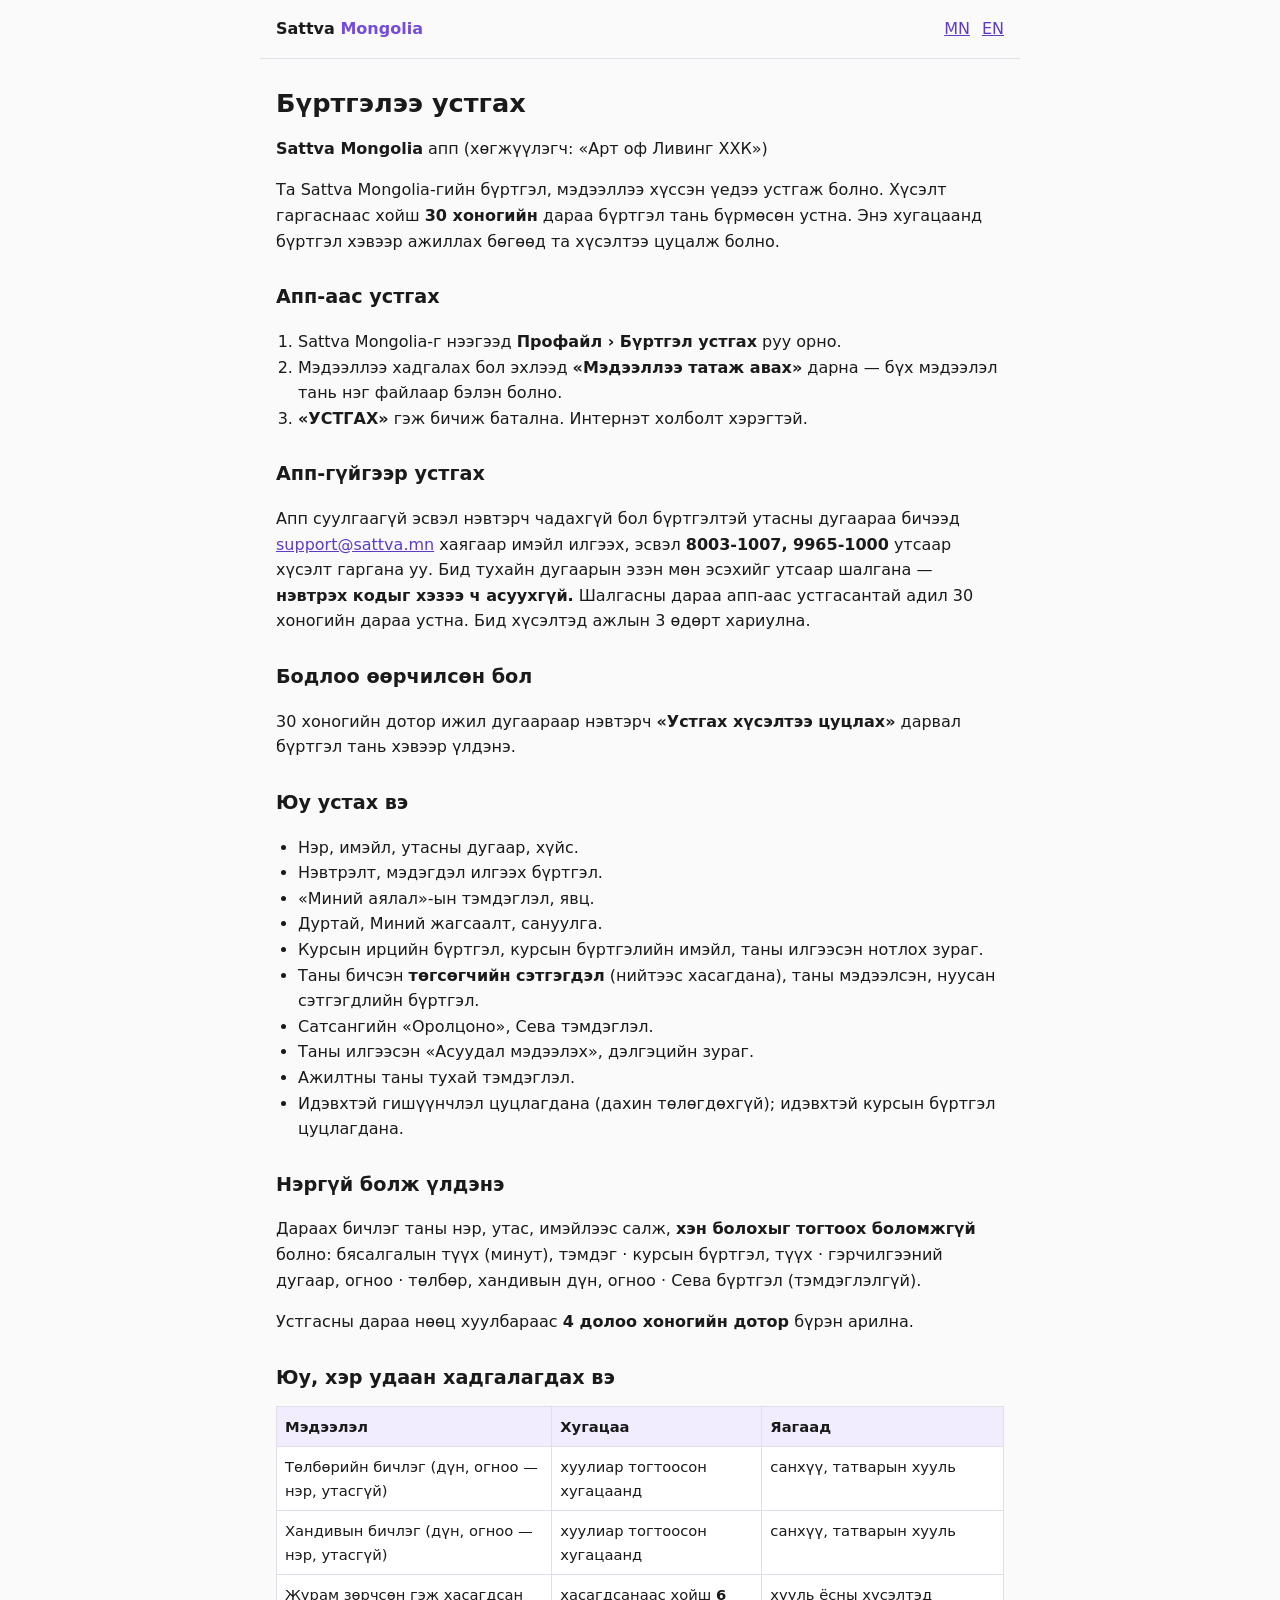
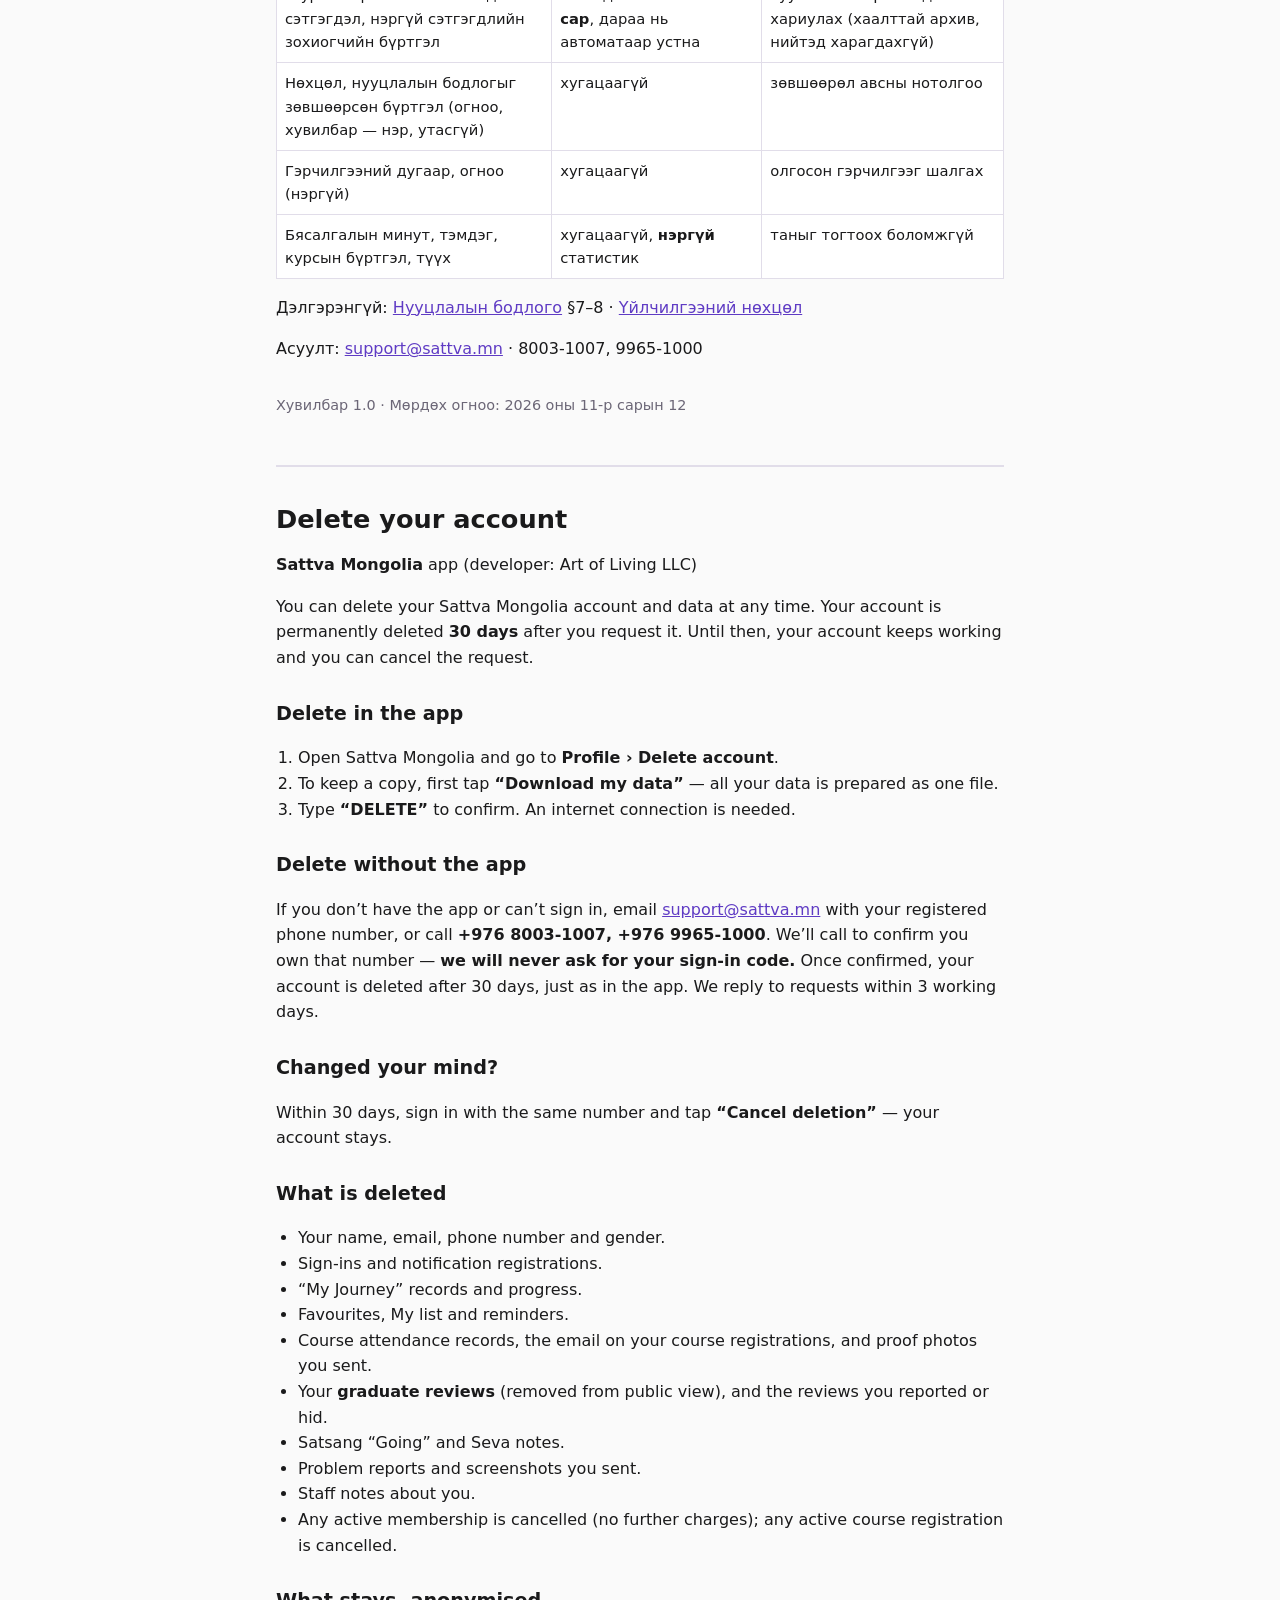
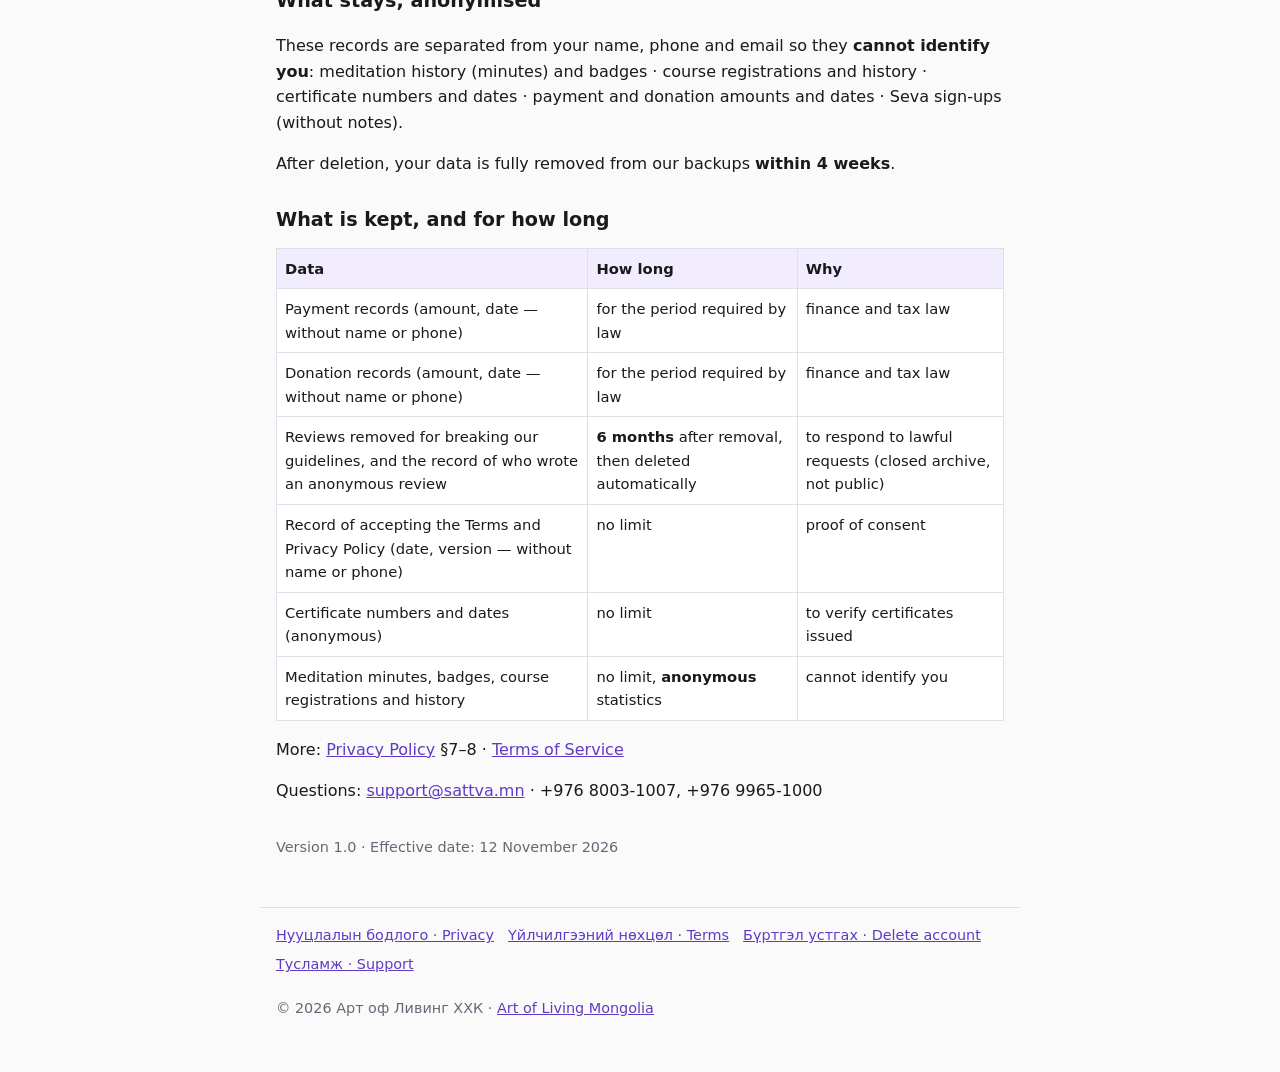
==== delete-account/index.html @ 4b6feee0 "sattva.mn хууль / тусламж хуудас v1.0 (Сүрэн С396, ec9fd976d) Co-Authored-By: Claude Opus 5.5 <norep" ====
<!doctype html>
<html lang="mn">
<head>
<meta charset="utf-8">
<meta name="viewport" content="width=device-width, initial-scale=1">
<title>Бүртгэлээ устгах · Delete your account — Sattva Mongolia</title>
<meta name="description" content="Sattva Mongolia бүртгэл, мэдээллээ устгах / Delete your Sattva Mongolia account">
<meta name="color-scheme" content="light dark">
<style>
:root{--bg:#FAFAFA;--surface:#FFFFFF;--ink:#1A1A1B;--ink2:#6B6676;--line:#E1DDE9;--primary:#764CDB;--link:#5F3BC4;--soft:#F2ECFF;--warn:#A34A08;--warnbg:#FFF1E6}
@media (prefers-color-scheme:dark){:root{--bg:#141119;--surface:#1E1A26;--ink:#F4F1FA;--ink2:#B4ADC4;--line:#3A3448;--primary:#A98BF5;--link:#C0A9FA;--soft:#2A2240;--warn:#F5A95C;--warnbg:#3A2A1A}}
*{box-sizing:border-box}
html{-webkit-text-size-adjust:100%}
body{margin:0;background:var(--bg);color:var(--ink);font:16px/1.6 system-ui,-apple-system,"Segoe UI",Roboto,Arial,sans-serif}
header,main,footer{max-width:760px;margin:0 auto;padding:0 16px}
header{display:flex;justify-content:space-between;align-items:center;padding-top:16px;padding-bottom:16px;border-bottom:1px solid var(--line)}
.brand{font-weight:700;color:var(--ink);text-decoration:none}
.brand span{color:var(--primary)}
nav.lang a{margin-left:12px}
a{color:var(--link)}
h1{font-size:1.6rem;line-height:1.3;margin:28px 0 8px}
h2{font-size:1.2rem;margin:28px 0 8px}
h3{font-size:1.05rem;margin:20px 0 6px}
.meta{color:var(--ink2);font-size:.9rem}
.ver{margin-top:32px}
.lang-block+.lang-block{margin-top:48px;padding-top:8px;border-top:2px solid var(--line)}
.tw{overflow-x:auto;margin:12px 0}
table{border-collapse:collapse;width:100%;min-width:480px;background:var(--surface);font-size:.92rem}
th,td{border:1px solid var(--line);padding:8px;text-align:left;vertical-align:top}
th{background:var(--soft)}
mark.tbd{background:var(--warnbg);color:var(--warn);border-radius:4px;padding:0 3px;font-size:.92em}
ul,ol{padding-left:22px}
footer{margin-top:48px;padding-top:16px;padding-bottom:32px;border-top:1px solid var(--line);color:var(--ink2);font-size:.9rem}
footer a{margin-right:14px;display:inline-block;margin-bottom:6px}
</style>
<script>
if(/[?&]lang=en\b/.test(location.search)&&!location.hash){document.documentElement.lang="en";addEventListener("DOMContentLoaded",function(){var e=document.getElementById("en");if(e)e.scrollIntoView();});}
</script>
</head>
<body>
<header><a class="brand" href="/">Sattva <span>Mongolia</span></a><nav class="lang"><a href="#mn">MN</a><a href="#en">EN</a></nav></header>
<main>
<section class="lang-block" id="mn" lang="mn">
<h1>Бүртгэлээ устгах</h1>
<p><strong>Sattva Mongolia</strong> апп (хөгжүүлэгч: «Арт оф Ливинг ХХК»)</p>
<p>Та Sattva Mongolia-гийн бүртгэл, мэдээллээ хүссэн үедээ устгаж болно. Хүсэлт гаргаснаас хойш <strong>30 хоногийн</strong> дараа бүртгэл тань бүрмөсөн устна. Энэ хугацаанд бүртгэл хэвээр ажиллах бөгөөд та хүсэлтээ цуцалж болно.</p>
<h2>Апп-аас устгах</h2>
<ol><li>Sattva Mongolia-г нээгээд <strong>Профайл › Бүртгэл устгах</strong> руу орно.</li><li>Мэдээллээ хадгалах бол эхлээд <strong>«Мэдээллээ татаж авах»</strong> дарна — бүх мэдээлэл тань нэг файлаар бэлэн болно.</li><li><strong>«УСТГАХ»</strong> гэж бичиж батална. Интернэт холболт хэрэгтэй.</li></ol>
<h2>Апп-гүйгээр устгах</h2>
<p>Апп суулгаагүй эсвэл нэвтэрч чадахгүй бол бүртгэлтэй утасны дугаараа бичээд <a href="mailto:support@sattva.mn">support@sattva.mn</a> хаягаар имэйл илгээх, эсвэл <strong>8003-1007, 9965-1000</strong> утсаар хүсэлт гаргана уу. Бид тухайн дугаарын эзэн мөн эсэхийг утсаар шалгана — <strong>нэвтрэх кодыг хэзээ ч асуухгүй.</strong> Шалгасны дараа апп-аас устгасантай адил 30 хоногийн дараа устна. Бид хүсэлтэд ажлын 3 өдөрт хариулна.</p>
<h2>Бодлоо өөрчилсөн бол</h2>
<p>30 хоногийн дотор ижил дугаараар нэвтэрч <strong>«Устгах хүсэлтээ цуцлах»</strong> дарвал бүртгэл тань хэвээр үлдэнэ.</p>
<h2>Юу устах вэ</h2>
<ul><li>Нэр, имэйл, утасны дугаар, хүйс.</li><li>Нэвтрэлт, мэдэгдэл илгээх бүртгэл.</li><li>«Миний аялал»-ын тэмдэглэл, явц.</li><li>Дуртай, Миний жагсаалт, сануулга.</li><li>Курсын ирцийн бүртгэл, курсын бүртгэлийн имэйл, таны илгээсэн нотлох зураг.</li><li>Таны бичсэн <strong>төгсөгчийн сэтгэгдэл</strong> (нийтээс хасагдана), таны мэдээлсэн, нуусан сэтгэгдлийн бүртгэл.</li><li>Сатсангийн «Оролцоно», Сева тэмдэглэл.</li><li>Таны илгээсэн «Асуудал мэдээлэх», дэлгэцийн зураг.</li><li>Ажилтны таны тухай тэмдэглэл.</li><li>Идэвхтэй гишүүнчлэл цуцлагдана (дахин төлөгдөхгүй); идэвхтэй курсын бүртгэл цуцлагдана.</li></ul>
<h2>Нэргүй болж үлдэнэ</h2>
<p>Дараах бичлэг таны нэр, утас, имэйлээс салж, <strong>хэн болохыг тогтоох боломжгүй</strong> болно: бясалгалын түүх (минут), тэмдэг · курсын бүртгэл, түүх · гэрчилгээний дугаар, огноо · төлбөр, хандивын дүн, огноо · Сева бүртгэл (тэмдэглэлгүй).</p>
<p>Устгасны дараа нөөц хуулбараас <strong>4 долоо хоногийн дотор</strong> бүрэн арилна.</p>
<h2>Юу, хэр удаан хадгалагдах вэ</h2>
<div class="tw"><table><thead><tr><th>Мэдээлэл</th><th>Хугацаа</th><th>Яагаад</th></tr></thead><tbody><tr><td>Төлбөрийн бичлэг (дүн, огноо — нэр, утасгүй)</td><td>хуулиар тогтоосон хугацаанд</td><td>санхүү, татварын хууль</td></tr><tr><td>Хандивын бичлэг (дүн, огноо — нэр, утасгүй)</td><td>хуулиар тогтоосон хугацаанд</td><td>санхүү, татварын хууль</td></tr><tr><td>Журам зөрчсөн гэж хасагдсан сэтгэгдэл, нэргүй сэтгэгдлийн зохиогчийн бүртгэл</td><td>хасагдсанаас хойш <strong>6 сар</strong>, дараа нь автоматаар устна</td><td>хууль ёсны хүсэлтэд хариулах (хаалттай архив, нийтэд харагдахгүй)</td></tr><tr><td>Нөхцөл, нууцлалын бодлогыг зөвшөөрсөн бүртгэл (огноо, хувилбар — нэр, утасгүй)</td><td>хугацаагүй</td><td>зөвшөөрөл авсны нотолгоо</td></tr><tr><td>Гэрчилгээний дугаар, огноо (нэргүй)</td><td>хугацаагүй</td><td>олгосон гэрчилгээг шалгах</td></tr><tr><td>Бясалгалын минут, тэмдэг, курсын бүртгэл, түүх</td><td>хугацаагүй, <strong>нэргүй</strong> статистик</td><td>таныг тогтоох боломжгүй</td></tr></tbody></table></div>
<p>Дэлгэрэнгүй: <a href="/privacy">Нууцлалын бодлого</a> §7–8 · <a href="/terms">Үйлчилгээний нөхцөл</a></p>
<p>Асуулт: <a href="mailto:support@sattva.mn">support@sattva.mn</a> · 8003-1007, 9965-1000</p><p class="meta ver">Хувилбар 1.0 · Мөрдөх огноо: 2026 оны 11-р сарын 12</p>
</section>
<section class="lang-block" id="en" lang="en">
<h1>Delete your account</h1>
<p><strong>Sattva Mongolia</strong> app (developer: Art of Living LLC)</p>
<p>You can delete your Sattva Mongolia account and data at any time. Your account is permanently deleted <strong>30 days</strong> after you request it. Until then, your account keeps working and you can cancel the request.</p>
<h2>Delete in the app</h2>
<ol><li>Open Sattva Mongolia and go to <strong>Profile › Delete account</strong>.</li><li>To keep a copy, first tap <strong>“Download my data”</strong> — all your data is prepared as one file.</li><li>Type <strong>“DELETE”</strong> to confirm. An internet connection is needed.</li></ol>
<h2>Delete without the app</h2>
<p>If you don’t have the app or can’t sign in, email <a href="mailto:support@sattva.mn">support@sattva.mn</a> with your registered phone number, or call <strong>+976 8003-1007, +976 9965-1000</strong>. We’ll call to confirm you own that number — <strong>we will never ask for your sign-in code.</strong> Once confirmed, your account is deleted after 30 days, just as in the app. We reply to requests within 3 working days.</p>
<h2>Changed your mind?</h2>
<p>Within 30 days, sign in with the same number and tap <strong>“Cancel deletion”</strong> — your account stays.</p>
<h2>What is deleted</h2>
<ul><li>Your name, email, phone number and gender.</li><li>Sign-ins and notification registrations.</li><li>“My Journey” records and progress.</li><li>Favourites, My list and reminders.</li><li>Course attendance records, the email on your course registrations, and proof photos you sent.</li><li>Your <strong>graduate reviews</strong> (removed from public view), and the reviews you reported or hid.</li><li>Satsang “Going” and Seva notes.</li><li>Problem reports and screenshots you sent.</li><li>Staff notes about you.</li><li>Any active membership is cancelled (no further charges); any active course registration is cancelled.</li></ul>
<h2>What stays, anonymised</h2>
<p>These records are separated from your name, phone and email so they <strong>cannot identify you</strong>: meditation history (minutes) and badges · course registrations and history · certificate numbers and dates · payment and donation amounts and dates · Seva sign-ups (without notes).</p>
<p>After deletion, your data is fully removed from our backups <strong>within 4 weeks</strong>.</p>
<h2>What is kept, and for how long</h2>
<div class="tw"><table><thead><tr><th>Data</th><th>How long</th><th>Why</th></tr></thead><tbody><tr><td>Payment records (amount, date — without name or phone)</td><td>for the period required by law</td><td>finance and tax law</td></tr><tr><td>Donation records (amount, date — without name or phone)</td><td>for the period required by law</td><td>finance and tax law</td></tr><tr><td>Reviews removed for breaking our guidelines, and the record of who wrote an anonymous review</td><td><strong>6 months</strong> after removal, then deleted automatically</td><td>to respond to lawful requests (closed archive, not public)</td></tr><tr><td>Record of accepting the Terms and Privacy Policy (date, version — without name or phone)</td><td>no limit</td><td>proof of consent</td></tr><tr><td>Certificate numbers and dates (anonymous)</td><td>no limit</td><td>to verify certificates issued</td></tr><tr><td>Meditation minutes, badges, course registrations and history</td><td>no limit, <strong>anonymous</strong> statistics</td><td>cannot identify you</td></tr></tbody></table></div>
<p>More: <a href="/privacy">Privacy Policy</a> §7–8 · <a href="/terms">Terms of Service</a></p>
<p>Questions: <a href="mailto:support@sattva.mn">support@sattva.mn</a> · +976 8003-1007, +976 9965-1000</p><p class="meta ver">Version 1.0 · Effective date: 12 November 2026</p>
</section>
</main>
<footer><a href="/privacy">Нууцлалын бодлого · Privacy</a><a href="/terms">Үйлчилгээний нөхцөл · Terms</a><a href="/delete-account">Бүртгэл устгах · Delete account</a><a href="/support">Тусламж · Support</a><p>© 2026 Арт оф Ливинг ХХК · <a href="https://www.artofliving.org/mn-mn">Art of Living Mongolia</a></p></footer>
</body>
</html>
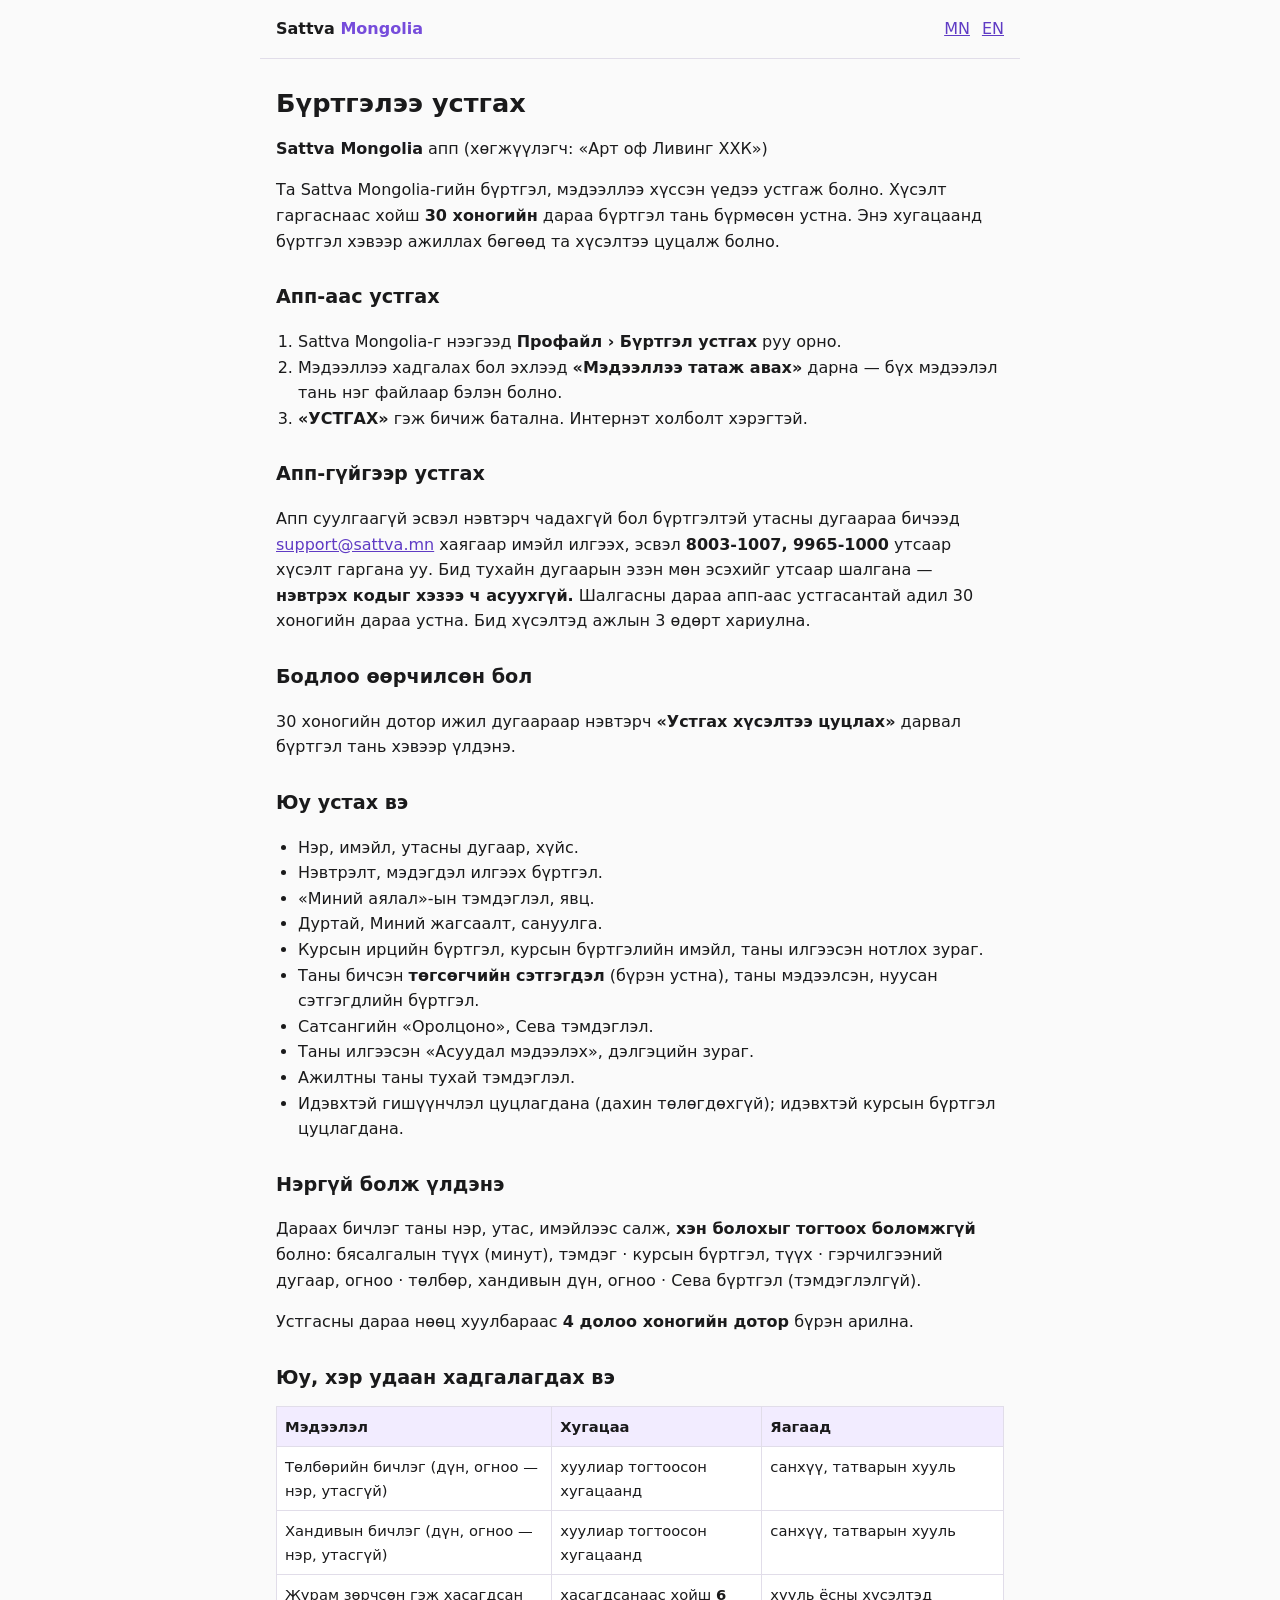
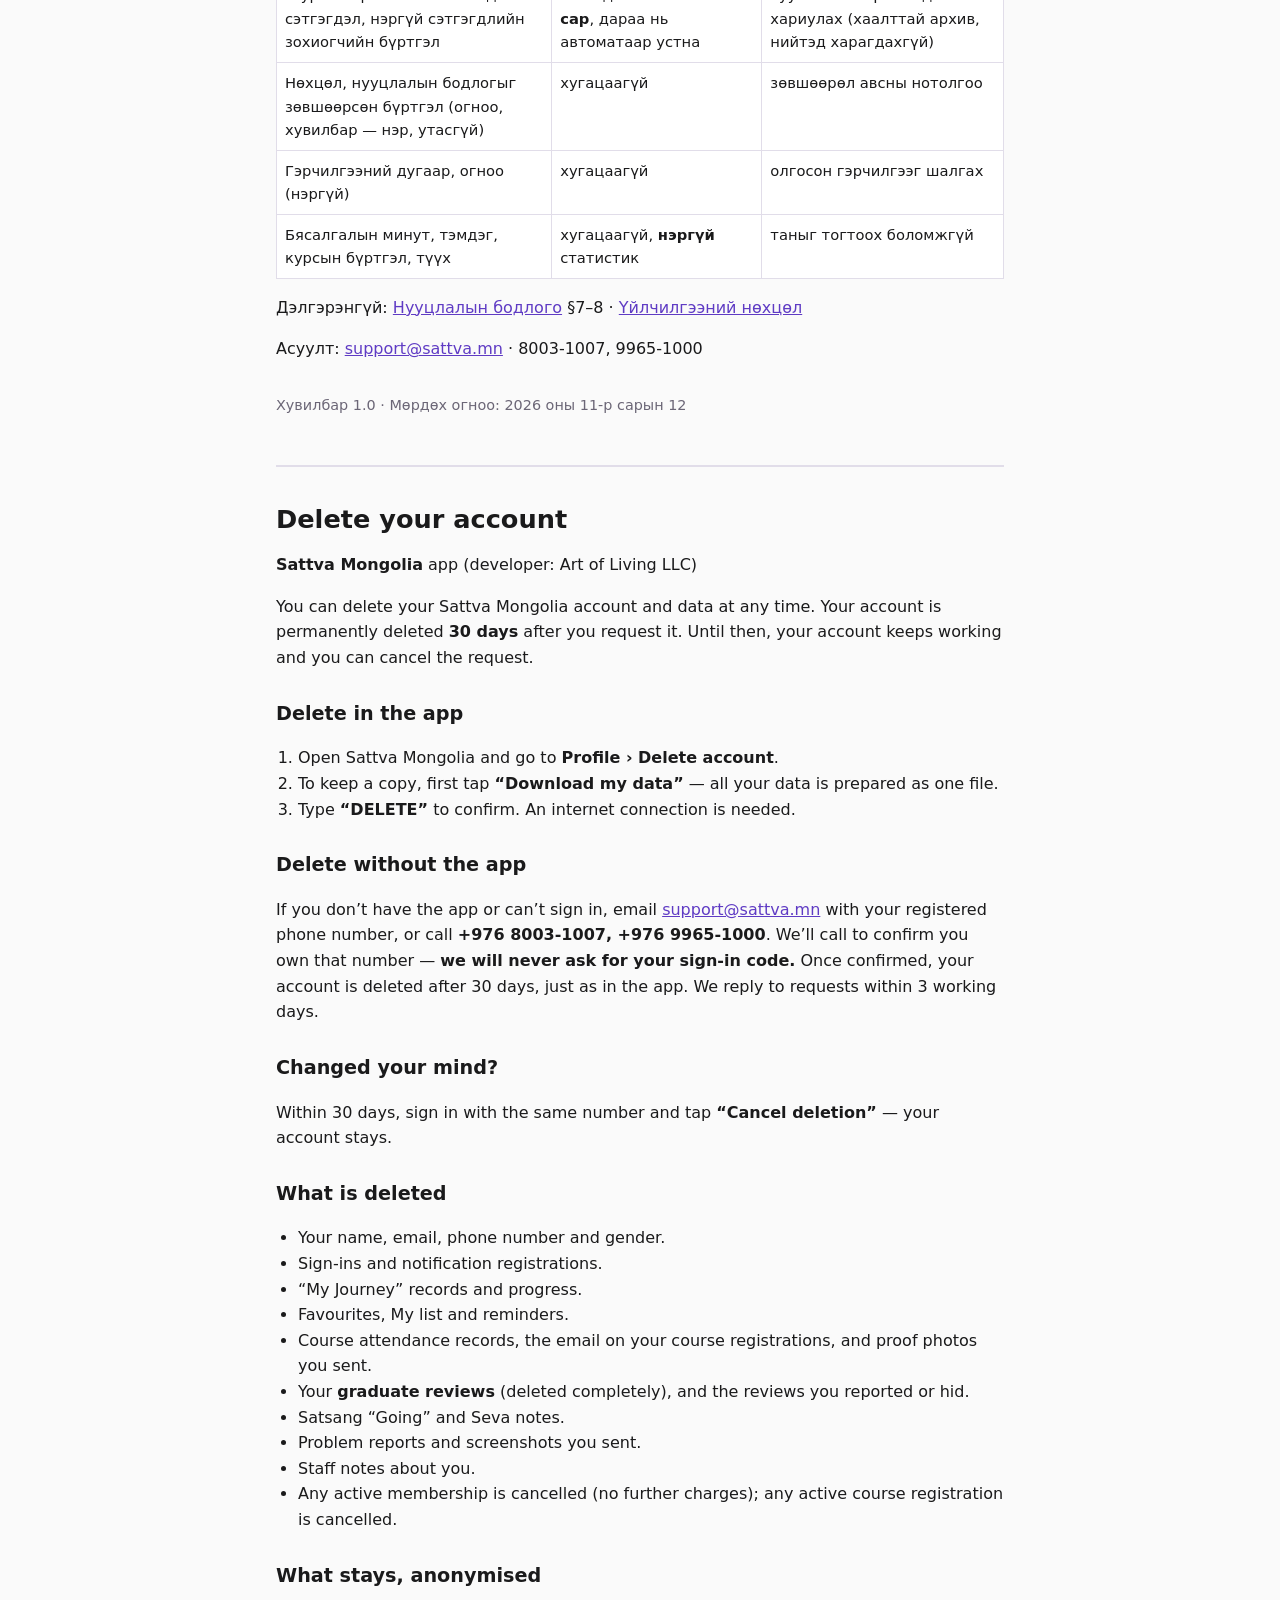
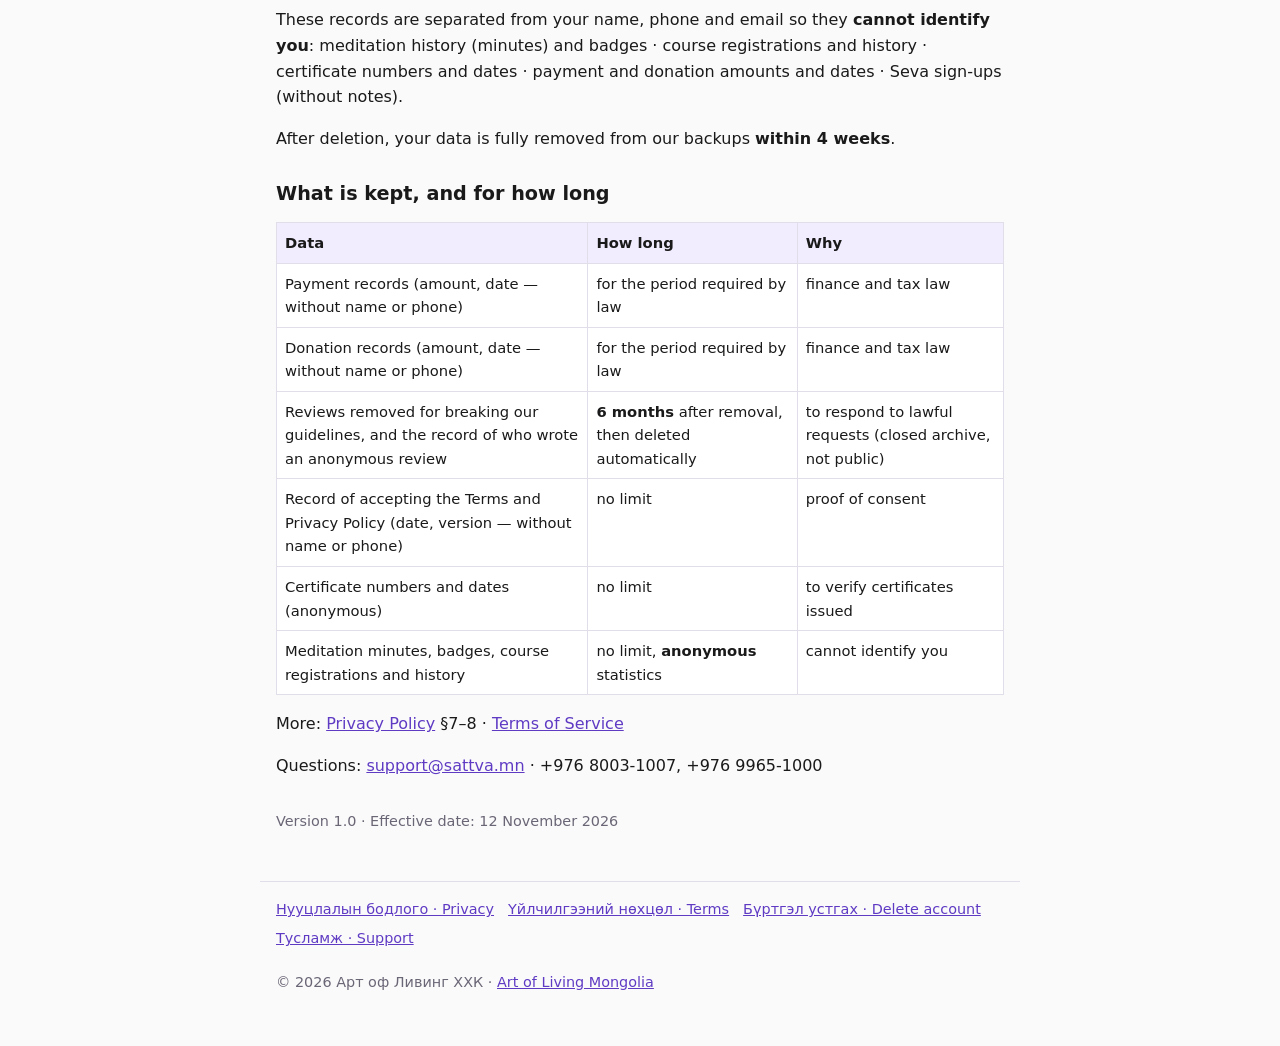
==== commit ff1fe8a4: "Хууль хуудас: §8 курсын сэтгэгдэл устах (Сүрэн С400) Co-Authored-By: Claude Opus 5.5 <noreply@anthro" ====
--- a/delete-account/index.html
+++ b/delete-account/index.html
@@ -22,6 +22,7 @@
 h2{font-size:1.2rem;margin:28px 0 8px}
 h3{font-size:1.05rem;margin:20px 0 6px}
 .meta{color:var(--ink2);font-size:.9rem}
+.nw{white-space:nowrap}
 .ver{margin-top:32px}
 .lang-block+.lang-block{margin-top:48px;padding-top:8px;border-top:2px solid var(--line)}
 .tw{overflow-x:auto;margin:12px 0}
@@ -47,18 +48,18 @@
 <h2>Апп-аас устгах</h2>
 <ol><li>Sattva Mongolia-г нээгээд <strong>Профайл › Бүртгэл устгах</strong> руу орно.</li><li>Мэдээллээ хадгалах бол эхлээд <strong>«Мэдээллээ татаж авах»</strong> дарна — бүх мэдээлэл тань нэг файлаар бэлэн болно.</li><li><strong>«УСТГАХ»</strong> гэж бичиж батална. Интернэт холболт хэрэгтэй.</li></ol>
 <h2>Апп-гүйгээр устгах</h2>
-<p>Апп суулгаагүй эсвэл нэвтэрч чадахгүй бол бүртгэлтэй утасны дугаараа бичээд <a href="mailto:support@sattva.mn">support@sattva.mn</a> хаягаар имэйл илгээх, эсвэл <strong>8003-1007, 9965-1000</strong> утсаар хүсэлт гаргана уу. Бид тухайн дугаарын эзэн мөн эсэхийг утсаар шалгана — <strong>нэвтрэх кодыг хэзээ ч асуухгүй.</strong> Шалгасны дараа апп-аас устгасантай адил 30 хоногийн дараа устна. Бид хүсэлтэд ажлын 3 өдөрт хариулна.</p>
+<p>Апп суулгаагүй эсвэл нэвтэрч чадахгүй бол бүртгэлтэй утасны дугаараа бичээд <a href="mailto:support@sattva.mn">support@sattva.mn</a> хаягаар имэйл илгээх, эсвэл <strong><span class="nw">8003-1007</span>, <span class="nw">9965-1000</span></strong> утсаар хүсэлт гаргана уу. Бид тухайн дугаарын эзэн мөн эсэхийг утсаар шалгана — <strong>нэвтрэх кодыг хэзээ ч асуухгүй.</strong> Шалгасны дараа апп-аас устгасантай адил 30 хоногийн дараа устна. Бид хүсэлтэд ажлын 3 өдөрт хариулна.</p>
 <h2>Бодлоо өөрчилсөн бол</h2>
 <p>30 хоногийн дотор ижил дугаараар нэвтэрч <strong>«Устгах хүсэлтээ цуцлах»</strong> дарвал бүртгэл тань хэвээр үлдэнэ.</p>
 <h2>Юу устах вэ</h2>
-<ul><li>Нэр, имэйл, утасны дугаар, хүйс.</li><li>Нэвтрэлт, мэдэгдэл илгээх бүртгэл.</li><li>«Миний аялал»-ын тэмдэглэл, явц.</li><li>Дуртай, Миний жагсаалт, сануулга.</li><li>Курсын ирцийн бүртгэл, курсын бүртгэлийн имэйл, таны илгээсэн нотлох зураг.</li><li>Таны бичсэн <strong>төгсөгчийн сэтгэгдэл</strong> (нийтээс хасагдана), таны мэдээлсэн, нуусан сэтгэгдлийн бүртгэл.</li><li>Сатсангийн «Оролцоно», Сева тэмдэглэл.</li><li>Таны илгээсэн «Асуудал мэдээлэх», дэлгэцийн зураг.</li><li>Ажилтны таны тухай тэмдэглэл.</li><li>Идэвхтэй гишүүнчлэл цуцлагдана (дахин төлөгдөхгүй); идэвхтэй курсын бүртгэл цуцлагдана.</li></ul>
+<ul><li>Нэр, имэйл, утасны дугаар, хүйс.</li><li>Нэвтрэлт, мэдэгдэл илгээх бүртгэл.</li><li>«Миний аялал»-ын тэмдэглэл, явц.</li><li>Дуртай, Миний жагсаалт, сануулга.</li><li>Курсын ирцийн бүртгэл, курсын бүртгэлийн имэйл, таны илгээсэн нотлох зураг.</li><li>Таны бичсэн <strong>төгсөгчийн сэтгэгдэл</strong> (бүрэн устна), таны мэдээлсэн, нуусан сэтгэгдлийн бүртгэл.</li><li>Сатсангийн «Оролцоно», Сева тэмдэглэл.</li><li>Таны илгээсэн «Асуудал мэдээлэх», дэлгэцийн зураг.</li><li>Ажилтны таны тухай тэмдэглэл.</li><li>Идэвхтэй гишүүнчлэл цуцлагдана (дахин төлөгдөхгүй); идэвхтэй курсын бүртгэл цуцлагдана.</li></ul>
 <h2>Нэргүй болж үлдэнэ</h2>
 <p>Дараах бичлэг таны нэр, утас, имэйлээс салж, <strong>хэн болохыг тогтоох боломжгүй</strong> болно: бясалгалын түүх (минут), тэмдэг · курсын бүртгэл, түүх · гэрчилгээний дугаар, огноо · төлбөр, хандивын дүн, огноо · Сева бүртгэл (тэмдэглэлгүй).</p>
 <p>Устгасны дараа нөөц хуулбараас <strong>4 долоо хоногийн дотор</strong> бүрэн арилна.</p>
 <h2>Юу, хэр удаан хадгалагдах вэ</h2>
 <div class="tw"><table><thead><tr><th>Мэдээлэл</th><th>Хугацаа</th><th>Яагаад</th></tr></thead><tbody><tr><td>Төлбөрийн бичлэг (дүн, огноо — нэр, утасгүй)</td><td>хуулиар тогтоосон хугацаанд</td><td>санхүү, татварын хууль</td></tr><tr><td>Хандивын бичлэг (дүн, огноо — нэр, утасгүй)</td><td>хуулиар тогтоосон хугацаанд</td><td>санхүү, татварын хууль</td></tr><tr><td>Журам зөрчсөн гэж хасагдсан сэтгэгдэл, нэргүй сэтгэгдлийн зохиогчийн бүртгэл</td><td>хасагдсанаас хойш <strong>6 сар</strong>, дараа нь автоматаар устна</td><td>хууль ёсны хүсэлтэд хариулах (хаалттай архив, нийтэд харагдахгүй)</td></tr><tr><td>Нөхцөл, нууцлалын бодлогыг зөвшөөрсөн бүртгэл (огноо, хувилбар — нэр, утасгүй)</td><td>хугацаагүй</td><td>зөвшөөрөл авсны нотолгоо</td></tr><tr><td>Гэрчилгээний дугаар, огноо (нэргүй)</td><td>хугацаагүй</td><td>олгосон гэрчилгээг шалгах</td></tr><tr><td>Бясалгалын минут, тэмдэг, курсын бүртгэл, түүх</td><td>хугацаагүй, <strong>нэргүй</strong> статистик</td><td>таныг тогтоох боломжгүй</td></tr></tbody></table></div>
 <p>Дэлгэрэнгүй: <a href="/privacy">Нууцлалын бодлого</a> §7–8 · <a href="/terms">Үйлчилгээний нөхцөл</a></p>
-<p>Асуулт: <a href="mailto:support@sattva.mn">support@sattva.mn</a> · 8003-1007, 9965-1000</p><p class="meta ver">Хувилбар 1.0 · Мөрдөх огноо: 2026 оны 11-р сарын 12</p>
+<p>Асуулт: <a href="mailto:support@sattva.mn">support@sattva.mn</a> · <span class="nw">8003-1007</span>, <span class="nw">9965-1000</span></p><p class="meta ver">Хувилбар 1.0 · Мөрдөх огноо: 2026 оны 11-р сарын 12</p>
 </section>
 <section class="lang-block" id="en" lang="en">
 <h1>Delete your account</h1>
@@ -67,18 +68,18 @@
 <h2>Delete in the app</h2>
 <ol><li>Open Sattva Mongolia and go to <strong>Profile › Delete account</strong>.</li><li>To keep a copy, first tap <strong>“Download my data”</strong> — all your data is prepared as one file.</li><li>Type <strong>“DELETE”</strong> to confirm. An internet connection is needed.</li></ol>
 <h2>Delete without the app</h2>
-<p>If you don’t have the app or can’t sign in, email <a href="mailto:support@sattva.mn">support@sattva.mn</a> with your registered phone number, or call <strong>+976 8003-1007, +976 9965-1000</strong>. We’ll call to confirm you own that number — <strong>we will never ask for your sign-in code.</strong> Once confirmed, your account is deleted after 30 days, just as in the app. We reply to requests within 3 working days.</p>
+<p>If you don’t have the app or can’t sign in, email <a href="mailto:support@sattva.mn">support@sattva.mn</a> with your registered phone number, or call <strong><span class="nw">+976 8003-1007</span>, <span class="nw">+976 9965-1000</span></strong>. We’ll call to confirm you own that number — <strong>we will never ask for your sign-in code.</strong> Once confirmed, your account is deleted after 30 days, just as in the app. We reply to requests within 3 working days.</p>
 <h2>Changed your mind?</h2>
 <p>Within 30 days, sign in with the same number and tap <strong>“Cancel deletion”</strong> — your account stays.</p>
 <h2>What is deleted</h2>
-<ul><li>Your name, email, phone number and gender.</li><li>Sign-ins and notification registrations.</li><li>“My Journey” records and progress.</li><li>Favourites, My list and reminders.</li><li>Course attendance records, the email on your course registrations, and proof photos you sent.</li><li>Your <strong>graduate reviews</strong> (removed from public view), and the reviews you reported or hid.</li><li>Satsang “Going” and Seva notes.</li><li>Problem reports and screenshots you sent.</li><li>Staff notes about you.</li><li>Any active membership is cancelled (no further charges); any active course registration is cancelled.</li></ul>
+<ul><li>Your name, email, phone number and gender.</li><li>Sign-ins and notification registrations.</li><li>“My Journey” records and progress.</li><li>Favourites, My list and reminders.</li><li>Course attendance records, the email on your course registrations, and proof photos you sent.</li><li>Your <strong>graduate reviews</strong> (deleted completely), and the reviews you reported or hid.</li><li>Satsang “Going” and Seva notes.</li><li>Problem reports and screenshots you sent.</li><li>Staff notes about you.</li><li>Any active membership is cancelled (no further charges); any active course registration is cancelled.</li></ul>
 <h2>What stays, anonymised</h2>
 <p>These records are separated from your name, phone and email so they <strong>cannot identify you</strong>: meditation history (minutes) and badges · course registrations and history · certificate numbers and dates · payment and donation amounts and dates · Seva sign-ups (without notes).</p>
 <p>After deletion, your data is fully removed from our backups <strong>within 4 weeks</strong>.</p>
 <h2>What is kept, and for how long</h2>
 <div class="tw"><table><thead><tr><th>Data</th><th>How long</th><th>Why</th></tr></thead><tbody><tr><td>Payment records (amount, date — without name or phone)</td><td>for the period required by law</td><td>finance and tax law</td></tr><tr><td>Donation records (amount, date — without name or phone)</td><td>for the period required by law</td><td>finance and tax law</td></tr><tr><td>Reviews removed for breaking our guidelines, and the record of who wrote an anonymous review</td><td><strong>6 months</strong> after removal, then deleted automatically</td><td>to respond to lawful requests (closed archive, not public)</td></tr><tr><td>Record of accepting the Terms and Privacy Policy (date, version — without name or phone)</td><td>no limit</td><td>proof of consent</td></tr><tr><td>Certificate numbers and dates (anonymous)</td><td>no limit</td><td>to verify certificates issued</td></tr><tr><td>Meditation minutes, badges, course registrations and history</td><td>no limit, <strong>anonymous</strong> statistics</td><td>cannot identify you</td></tr></tbody></table></div>
 <p>More: <a href="/privacy">Privacy Policy</a> §7–8 · <a href="/terms">Terms of Service</a></p>
-<p>Questions: <a href="mailto:support@sattva.mn">support@sattva.mn</a> · +976 8003-1007, +976 9965-1000</p><p class="meta ver">Version 1.0 · Effective date: 12 November 2026</p>
+<p>Questions: <a href="mailto:support@sattva.mn">support@sattva.mn</a> · <span class="nw">+976 8003-1007</span>, <span class="nw">+976 9965-1000</span></p><p class="meta ver">Version 1.0 · Effective date: 12 November 2026</p>
 </section>
 </main>
 <footer><a href="/privacy">Нууцлалын бодлого · Privacy</a><a href="/terms">Үйлчилгээний нөхцөл · Terms</a><a href="/delete-account">Бүртгэл устгах · Delete account</a><a href="/support">Тусламж · Support</a><p>© 2026 Арт оф Ливинг ХХК · <a href="https://www.artofliving.org/mn-mn">Art of Living Mongolia</a></p></footer>
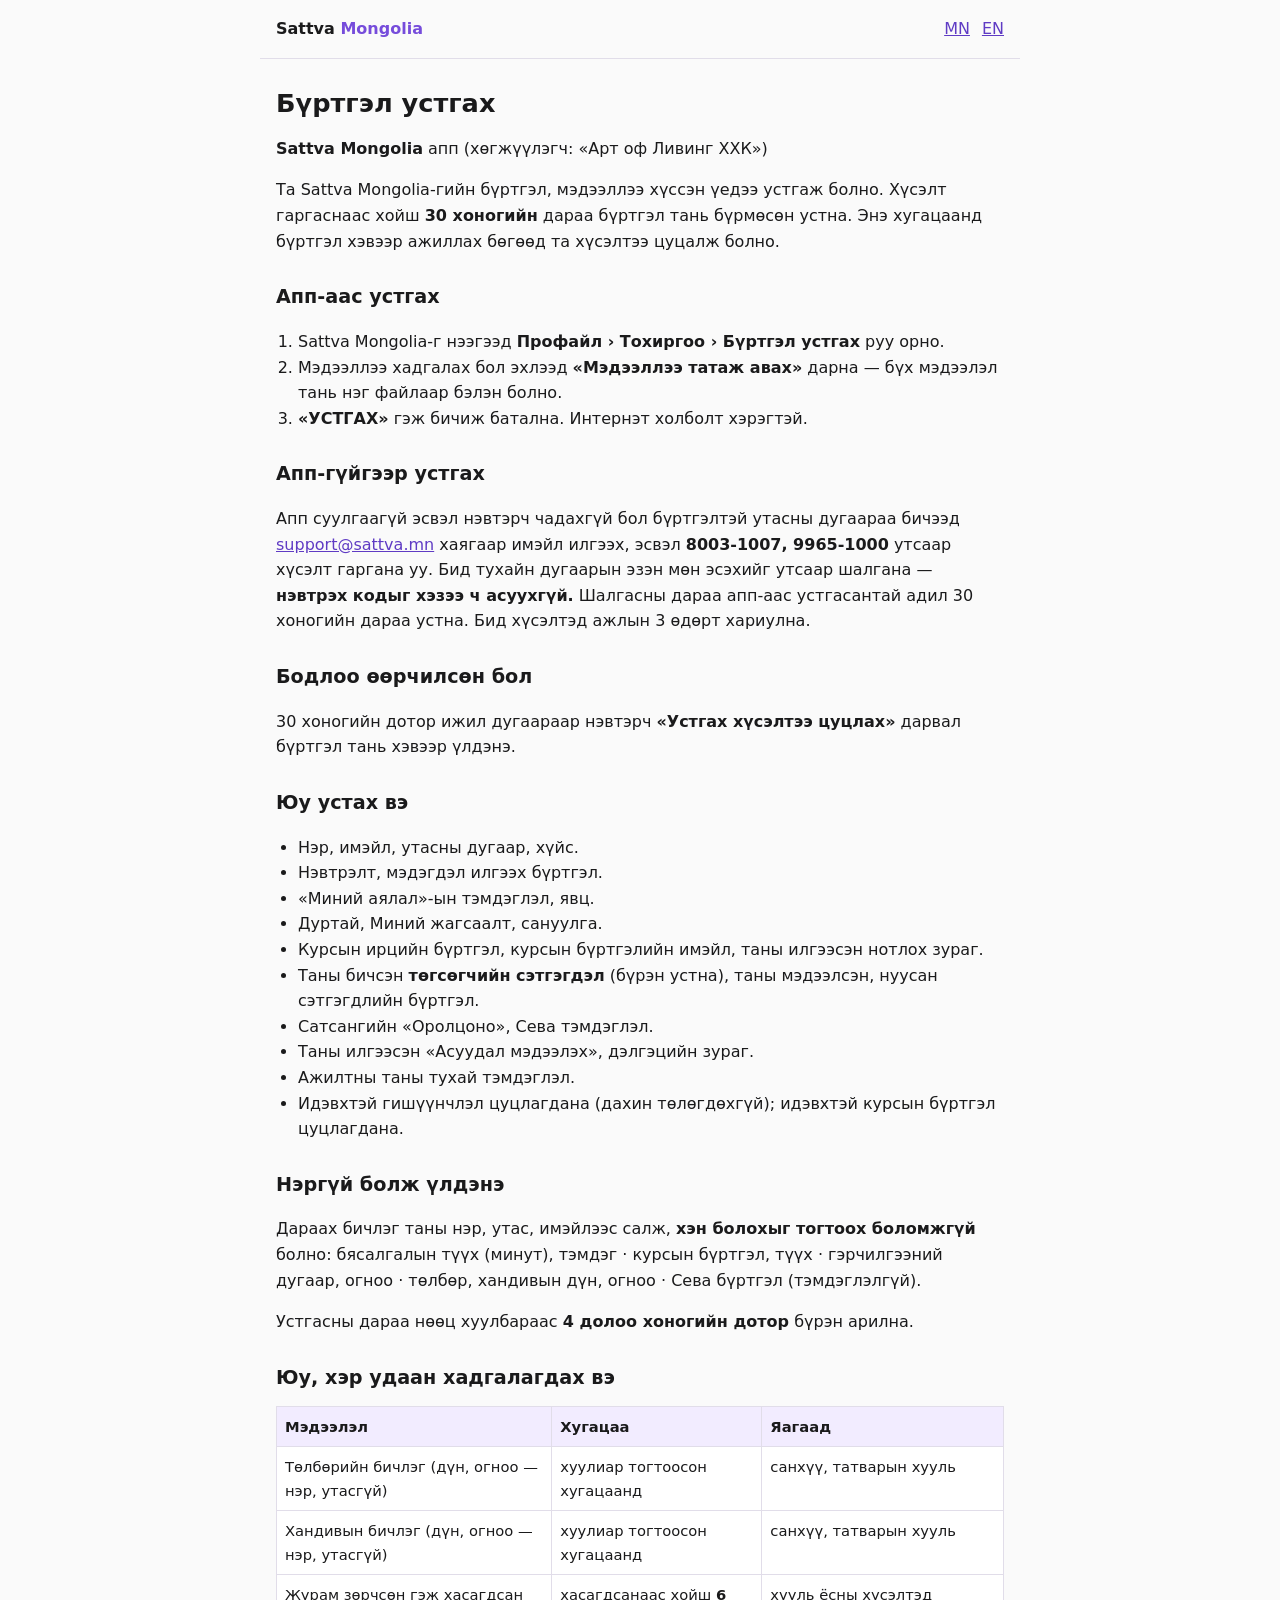
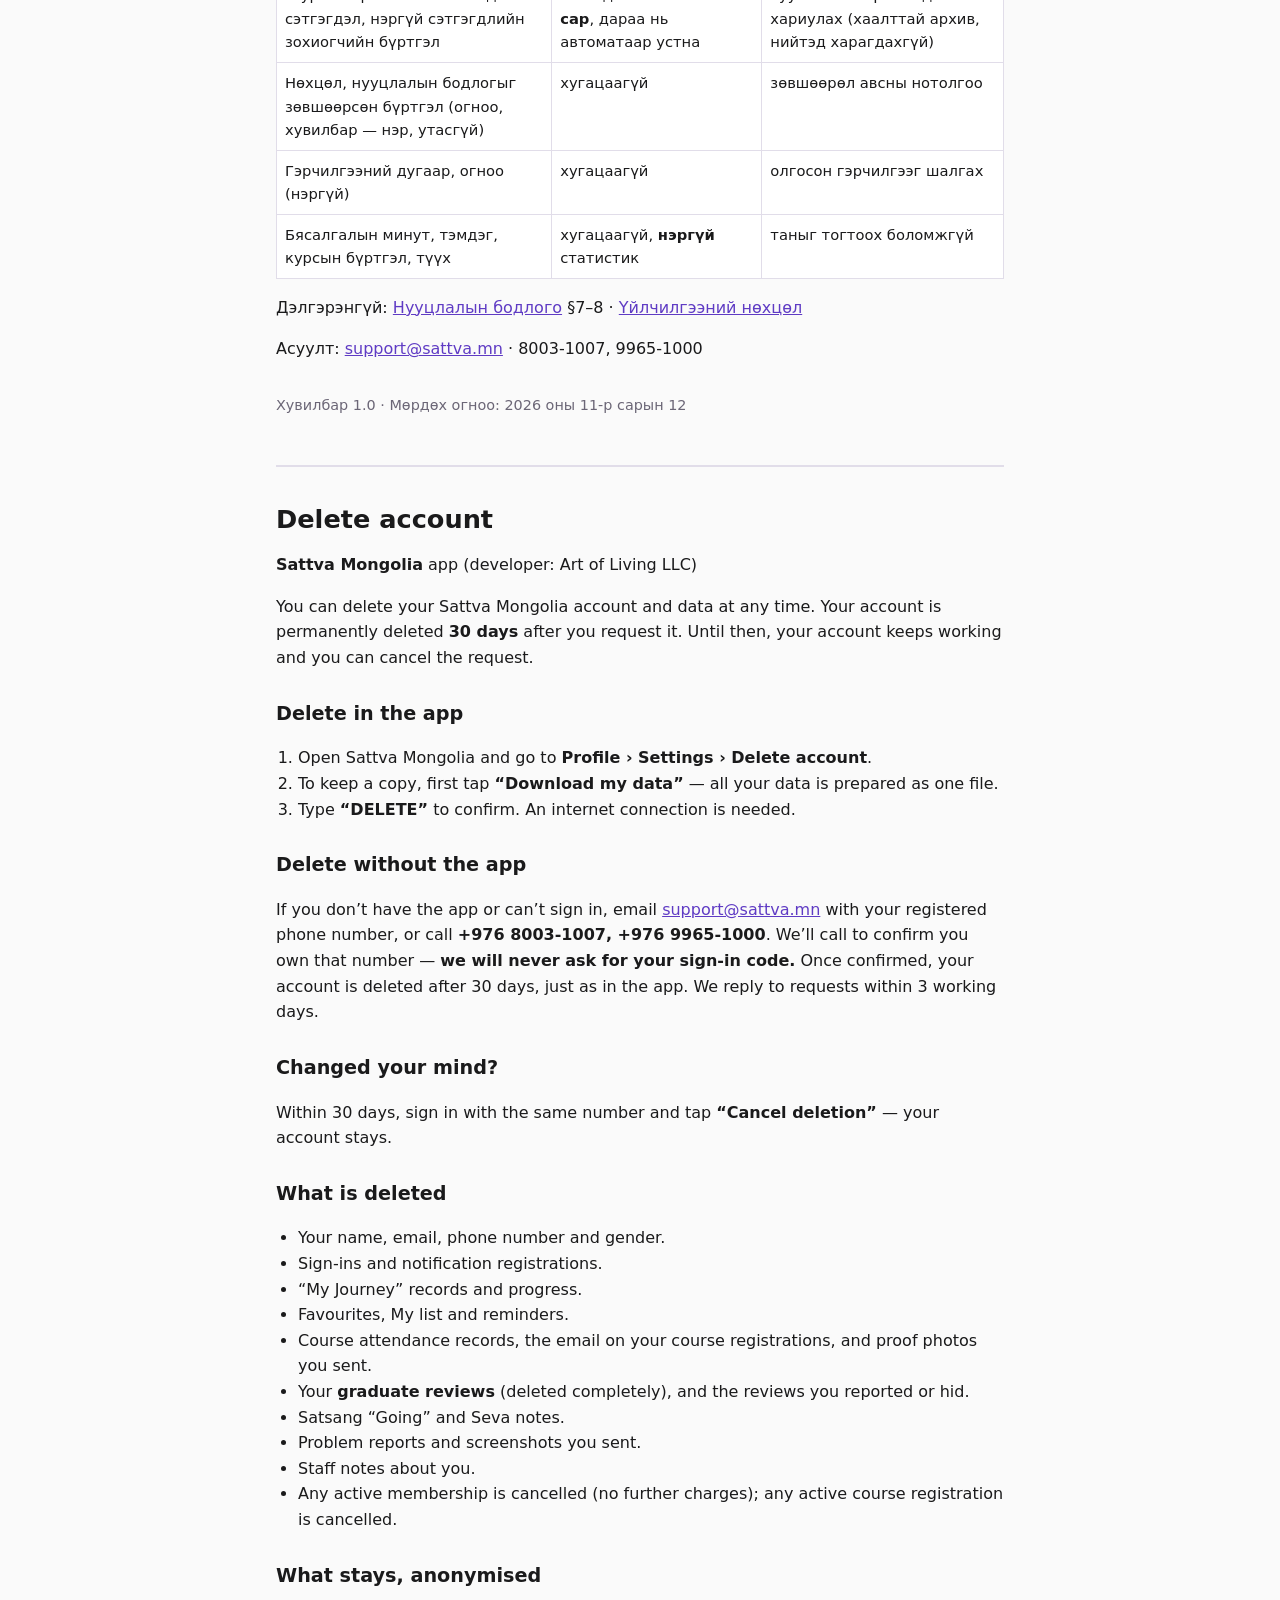
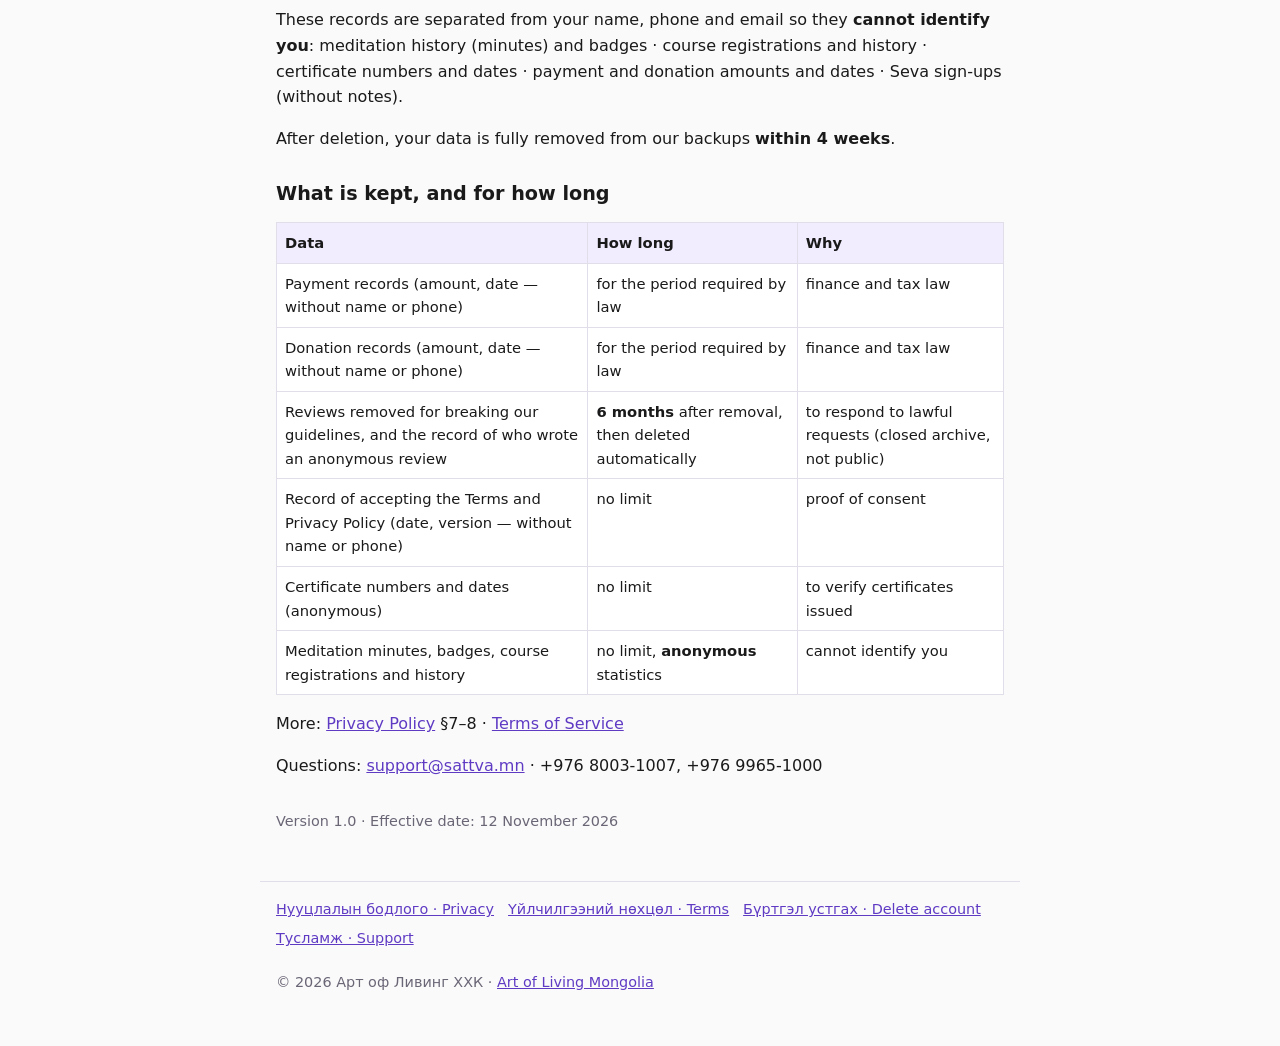
==== commit 7c84dd65: "Хууль/тусламж: Сүрэн С421 (Бүртгэл устгах зам) + С436 (утасны загвар) (Төрөө 11-13 20:23) Co-Authore" ====
--- a/delete-account/index.html
+++ b/delete-account/index.html
@@ -3,7 +3,7 @@
 <head>
 <meta charset="utf-8">
 <meta name="viewport" content="width=device-width, initial-scale=1">
-<title>Бүртгэлээ устгах · Delete your account — Sattva Mongolia</title>
+<title>Бүртгэл устгах · Delete account — Sattva Mongolia</title>
 <meta name="description" content="Sattva Mongolia бүртгэл, мэдээллээ устгах / Delete your Sattva Mongolia account">
 <meta name="color-scheme" content="light dark">
 <style>
@@ -42,11 +42,11 @@
 <header><a class="brand" href="/">Sattva <span>Mongolia</span></a><nav class="lang"><a href="#mn">MN</a><a href="#en">EN</a></nav></header>
 <main>
 <section class="lang-block" id="mn" lang="mn">
-<h1>Бүртгэлээ устгах</h1>
+<h1>Бүртгэл устгах</h1>
 <p><strong>Sattva Mongolia</strong> апп (хөгжүүлэгч: «Арт оф Ливинг ХХК»)</p>
 <p>Та Sattva Mongolia-гийн бүртгэл, мэдээллээ хүссэн үедээ устгаж болно. Хүсэлт гаргаснаас хойш <strong>30 хоногийн</strong> дараа бүртгэл тань бүрмөсөн устна. Энэ хугацаанд бүртгэл хэвээр ажиллах бөгөөд та хүсэлтээ цуцалж болно.</p>
 <h2>Апп-аас устгах</h2>
-<ol><li>Sattva Mongolia-г нээгээд <strong>Профайл › Бүртгэл устгах</strong> руу орно.</li><li>Мэдээллээ хадгалах бол эхлээд <strong>«Мэдээллээ татаж авах»</strong> дарна — бүх мэдээлэл тань нэг файлаар бэлэн болно.</li><li><strong>«УСТГАХ»</strong> гэж бичиж батална. Интернэт холболт хэрэгтэй.</li></ol>
+<ol><li>Sattva Mongolia-г нээгээд <strong>Профайл › Тохиргоо › Бүртгэл устгах</strong> руу орно.</li><li>Мэдээллээ хадгалах бол эхлээд <strong>«Мэдээллээ татаж авах»</strong> дарна — бүх мэдээлэл тань нэг файлаар бэлэн болно.</li><li><strong>«УСТГАХ»</strong> гэж бичиж батална. Интернэт холболт хэрэгтэй.</li></ol>
 <h2>Апп-гүйгээр устгах</h2>
 <p>Апп суулгаагүй эсвэл нэвтэрч чадахгүй бол бүртгэлтэй утасны дугаараа бичээд <a href="mailto:support@sattva.mn">support@sattva.mn</a> хаягаар имэйл илгээх, эсвэл <strong><span class="nw">8003-1007</span>, <span class="nw">9965-1000</span></strong> утсаар хүсэлт гаргана уу. Бид тухайн дугаарын эзэн мөн эсэхийг утсаар шалгана — <strong>нэвтрэх кодыг хэзээ ч асуухгүй.</strong> Шалгасны дараа апп-аас устгасантай адил 30 хоногийн дараа устна. Бид хүсэлтэд ажлын 3 өдөрт хариулна.</p>
 <h2>Бодлоо өөрчилсөн бол</h2>
@@ -62,11 +62,11 @@
 <p>Асуулт: <a href="mailto:support@sattva.mn">support@sattva.mn</a> · <span class="nw">8003-1007</span>, <span class="nw">9965-1000</span></p><p class="meta ver">Хувилбар 1.0 · Мөрдөх огноо: 2026 оны 11-р сарын 12</p>
 </section>
 <section class="lang-block" id="en" lang="en">
-<h1>Delete your account</h1>
+<h1>Delete account</h1>
 <p><strong>Sattva Mongolia</strong> app (developer: Art of Living LLC)</p>
 <p>You can delete your Sattva Mongolia account and data at any time. Your account is permanently deleted <strong>30 days</strong> after you request it. Until then, your account keeps working and you can cancel the request.</p>
 <h2>Delete in the app</h2>
-<ol><li>Open Sattva Mongolia and go to <strong>Profile › Delete account</strong>.</li><li>To keep a copy, first tap <strong>“Download my data”</strong> — all your data is prepared as one file.</li><li>Type <strong>“DELETE”</strong> to confirm. An internet connection is needed.</li></ol>
+<ol><li>Open Sattva Mongolia and go to <strong>Profile › Settings › Delete account</strong>.</li><li>To keep a copy, first tap <strong>“Download my data”</strong> — all your data is prepared as one file.</li><li>Type <strong>“DELETE”</strong> to confirm. An internet connection is needed.</li></ol>
 <h2>Delete without the app</h2>
 <p>If you don’t have the app or can’t sign in, email <a href="mailto:support@sattva.mn">support@sattva.mn</a> with your registered phone number, or call <strong><span class="nw">+976 8003-1007</span>, <span class="nw">+976 9965-1000</span></strong>. We’ll call to confirm you own that number — <strong>we will never ask for your sign-in code.</strong> Once confirmed, your account is deleted after 30 days, just as in the app. We reply to requests within 3 working days.</p>
 <h2>Changed your mind?</h2>
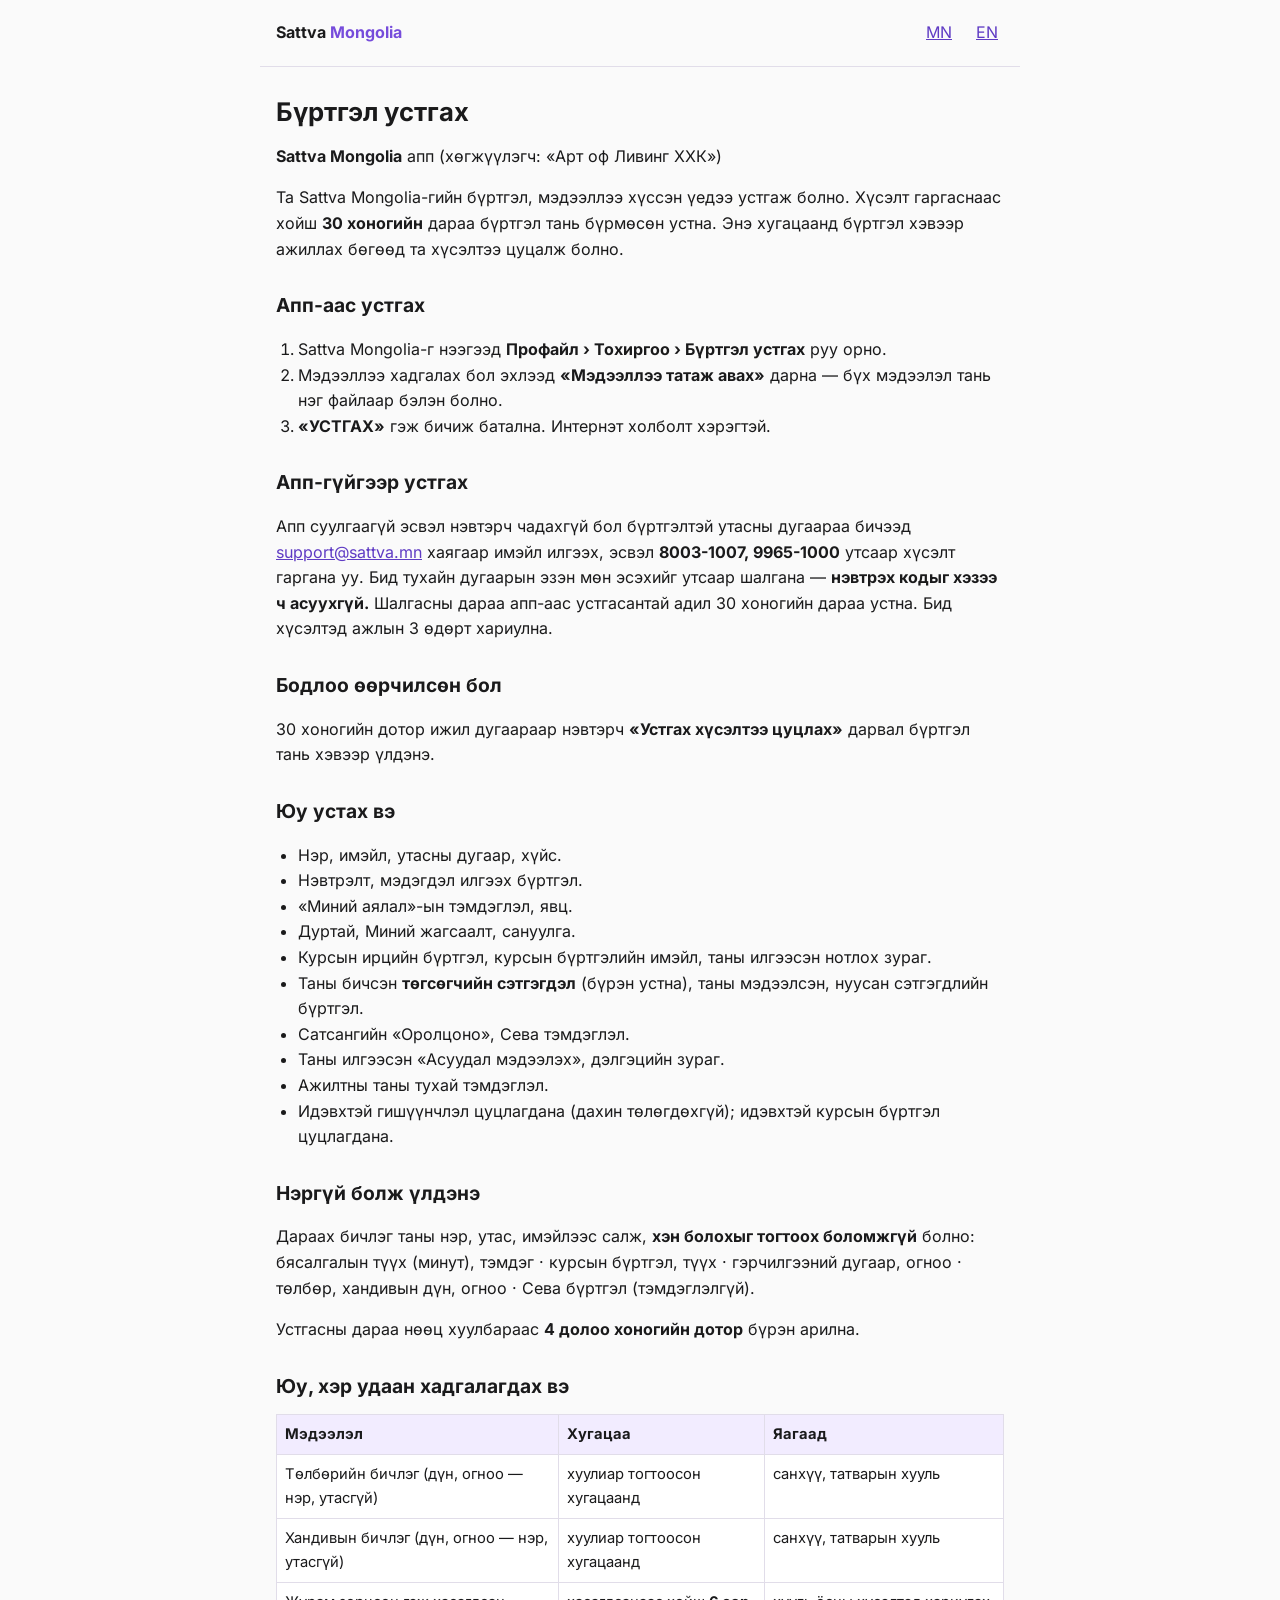
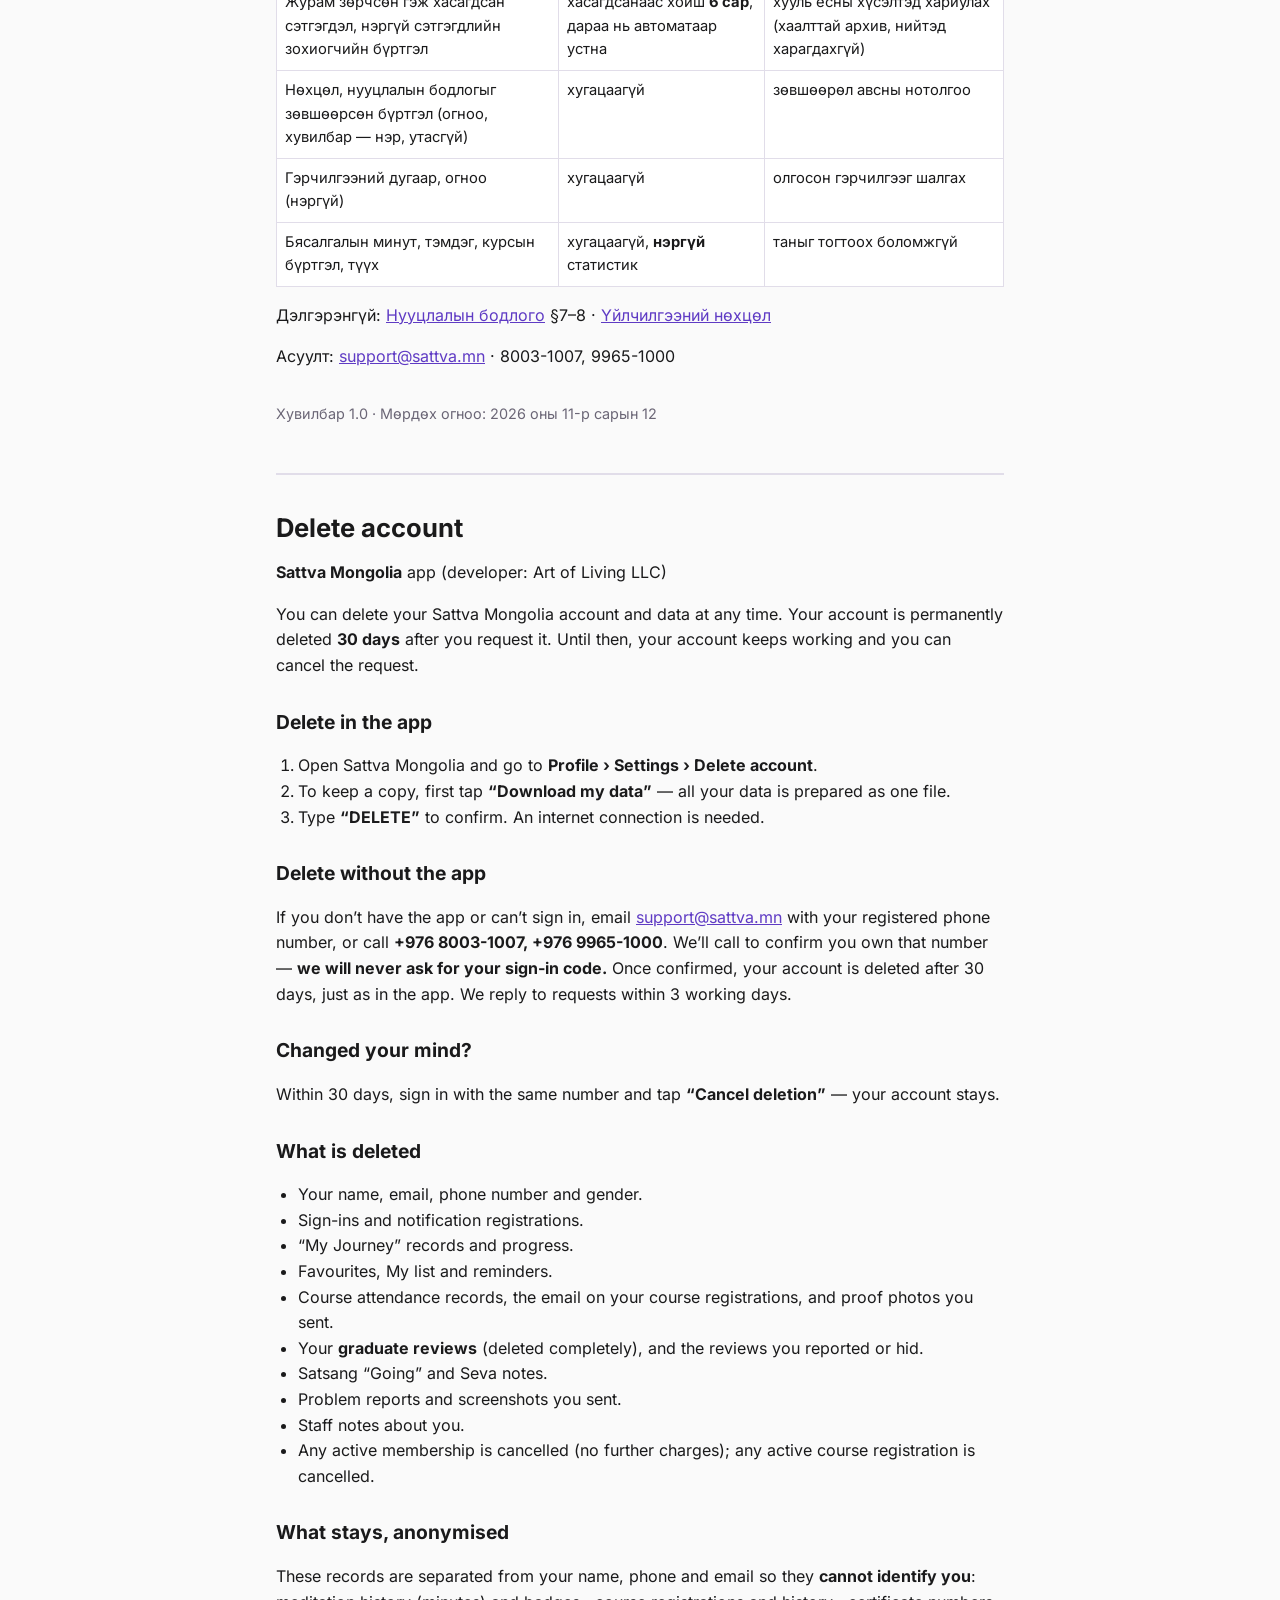
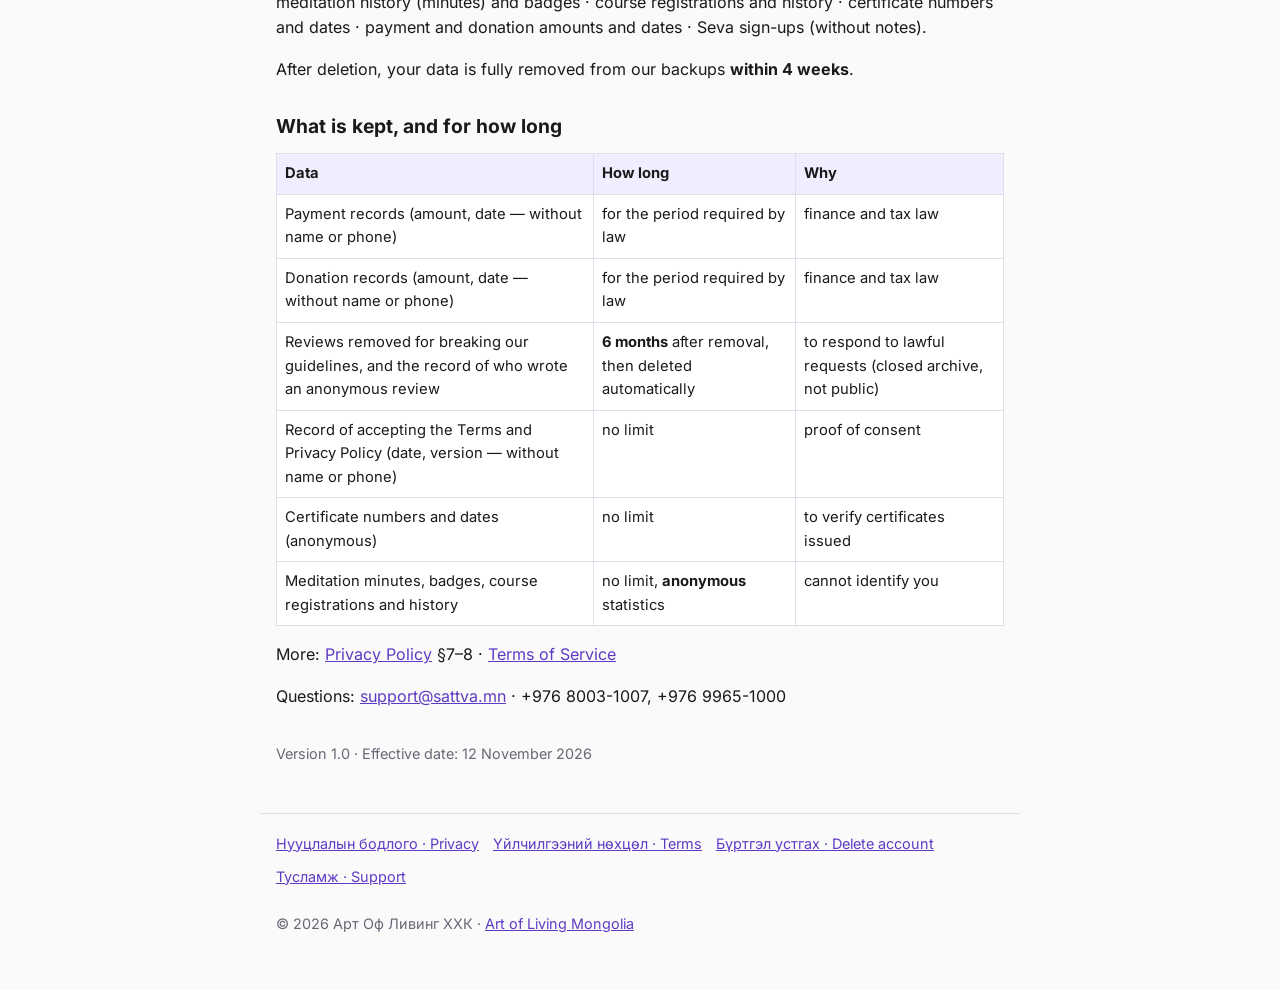
==== commit ea8f3530: "sattva.mn v1.1: Inter өөрөө host · favicon · OG · /en/ · MN/EN · «Удахгүй» товч · С446 · v4 апп дэлг" ====
--- a/delete-account/index.html
+++ b/delete-account/index.html
@@ -4,19 +4,24 @@
 <meta charset="utf-8">
 <meta name="viewport" content="width=device-width, initial-scale=1">
 <title>Бүртгэл устгах · Delete account — Sattva Mongolia</title>
+<link rel="canonical" href="https://sattva.mn/delete-account/">
 <meta name="description" content="Sattva Mongolia бүртгэл, мэдээллээ устгах / Delete your Sattva Mongolia account">
 <meta name="color-scheme" content="light dark">
+<link rel="icon" href="/favicon.ico" sizes="48x48">
+<link rel="icon" href="/favicon.svg" type="image/svg+xml">
+<link rel="apple-touch-icon" href="/apple-touch-icon.png">
+<link rel="stylesheet" href="/fonts/inter.css">
 <style>
 :root{--bg:#FAFAFA;--surface:#FFFFFF;--ink:#1A1A1B;--ink2:#6B6676;--line:#E1DDE9;--primary:#764CDB;--link:#5F3BC4;--soft:#F2ECFF;--warn:#A34A08;--warnbg:#FFF1E6}
 @media (prefers-color-scheme:dark){:root{--bg:#141119;--surface:#1E1A26;--ink:#F4F1FA;--ink2:#B4ADC4;--line:#3A3448;--primary:#A98BF5;--link:#C0A9FA;--soft:#2A2240;--warn:#F5A95C;--warnbg:#3A2A1A}}
 *{box-sizing:border-box}
 html{-webkit-text-size-adjust:100%}
-body{margin:0;background:var(--bg);color:var(--ink);font:16px/1.6 system-ui,-apple-system,"Segoe UI",Roboto,Arial,sans-serif}
+body{margin:0;background:var(--bg);color:var(--ink);font:16px/1.6 "Inter",system-ui,-apple-system,"Segoe UI",Roboto,Arial,sans-serif}
 header,main,footer{max-width:760px;margin:0 auto;padding:0 16px}
 header{display:flex;justify-content:space-between;align-items:center;padding-top:16px;padding-bottom:16px;border-bottom:1px solid var(--line)}
 .brand{font-weight:700;color:var(--ink);text-decoration:none}
 .brand span{color:var(--primary)}
-nav.lang a{margin-left:12px}
+nav.lang a{margin-left:12px;display:inline-block;padding:4px 6px}
 a{color:var(--link)}
 h1{font-size:1.6rem;line-height:1.3;margin:28px 0 8px}
 h2{font-size:1.2rem;margin:28px 0 8px}
@@ -32,7 +37,7 @@
 mark.tbd{background:var(--warnbg);color:var(--warn);border-radius:4px;padding:0 3px;font-size:.92em}
 ul,ol{padding-left:22px}
 footer{margin-top:48px;padding-top:16px;padding-bottom:32px;border-top:1px solid var(--line);color:var(--ink2);font-size:.9rem}
-footer a{margin-right:14px;display:inline-block;margin-bottom:6px}
+footer a{margin-right:14px;display:inline-block;margin-bottom:6px;padding:2px 0;min-height:24px}
 </style>
 <script>
 if(/[?&]lang=en\b/.test(location.search)&&!location.hash){document.documentElement.lang="en";addEventListener("DOMContentLoaded",function(){var e=document.getElementById("en");if(e)e.scrollIntoView();});}
@@ -82,6 +87,6 @@
 <p>Questions: <a href="mailto:support@sattva.mn">support@sattva.mn</a> · <span class="nw">+976 8003-1007</span>, <span class="nw">+976 9965-1000</span></p><p class="meta ver">Version 1.0 · Effective date: 12 November 2026</p>
 </section>
 </main>
-<footer><a href="/privacy">Нууцлалын бодлого · Privacy</a><a href="/terms">Үйлчилгээний нөхцөл · Terms</a><a href="/delete-account">Бүртгэл устгах · Delete account</a><a href="/support">Тусламж · Support</a><p>© 2026 Арт оф Ливинг ХХК · <a href="https://www.artofliving.org/mn-mn">Art of Living Mongolia</a></p></footer>
+<footer><a href="/privacy">Нууцлалын бодлого · Privacy</a><a href="/terms">Үйлчилгээний нөхцөл · Terms</a><a href="/delete-account">Бүртгэл устгах · Delete account</a><a href="/support">Тусламж · Support</a><p>© 2026 Арт Оф Ливинг ХХК · <a href="https://www.artofliving.org/mn-mn">Art of Living Mongolia</a></p></footer>
 </body>
 </html>
--- a/fonts/inter.css
+++ b/fonts/inter.css
@@ -0,0 +1,21 @@
+/* Inter 5.3.0 (@fontsource/inter) · SIL OFL 1.1 — OFL.txt · Т330: өөрийн хост, Google Fonts ✕ */
+@font-face{font-family:Inter;font-style:normal;font-weight:400;font-display:swap;src:url(inter-cyrillic-ext-400-normal.woff2) format('woff2');unicode-range:U+0460-052F,U+1C80-1C8A,U+20B4,U+2DE0-2DFF,U+A640-A69F,U+FE2E-FE2F}
+@font-face{font-family:Inter;font-style:normal;font-weight:400;font-display:swap;src:url(inter-cyrillic-400-normal.woff2) format('woff2');unicode-range:U+0301,U+0400-045F,U+0490-0491,U+04B0-04B1,U+2116}
+@font-face{font-family:Inter;font-style:normal;font-weight:400;font-display:swap;src:url(inter-latin-ext-400-normal.woff2) format('woff2');unicode-range:U+0100-02BA,U+02BD-02C5,U+02C7-02CC,U+02CE-02D7,U+02DD-02FF,U+0304,U+0308,U+0329,U+1D00-1DBF,U+1E00-1E9F,U+1EF2-1EFF,U+2020,U+20A0-20AB,U+20AD-20C0,U+2113,U+2C60-2C7F,U+A720-A7FF}
+@font-face{font-family:Inter;font-style:normal;font-weight:400;font-display:swap;src:url(inter-latin-400-normal.woff2) format('woff2');unicode-range:U+0000-00FF,U+0131,U+0152-0153,U+02BB-02BC,U+02C6,U+02DA,U+02DC,U+0304,U+0308,U+0329,U+2000-206F,U+20AC,U+2122,U+2191,U+2193,U+2212,U+2215,U+FEFF,U+FFFD}
+@font-face{font-family:Inter;font-style:normal;font-weight:500;font-display:swap;src:url(inter-cyrillic-ext-500-normal.woff2) format('woff2');unicode-range:U+0460-052F,U+1C80-1C8A,U+20B4,U+2DE0-2DFF,U+A640-A69F,U+FE2E-FE2F}
+@font-face{font-family:Inter;font-style:normal;font-weight:500;font-display:swap;src:url(inter-cyrillic-500-normal.woff2) format('woff2');unicode-range:U+0301,U+0400-045F,U+0490-0491,U+04B0-04B1,U+2116}
+@font-face{font-family:Inter;font-style:normal;font-weight:500;font-display:swap;src:url(inter-latin-ext-500-normal.woff2) format('woff2');unicode-range:U+0100-02BA,U+02BD-02C5,U+02C7-02CC,U+02CE-02D7,U+02DD-02FF,U+0304,U+0308,U+0329,U+1D00-1DBF,U+1E00-1E9F,U+1EF2-1EFF,U+2020,U+20A0-20AB,U+20AD-20C0,U+2113,U+2C60-2C7F,U+A720-A7FF}
+@font-face{font-family:Inter;font-style:normal;font-weight:500;font-display:swap;src:url(inter-latin-500-normal.woff2) format('woff2');unicode-range:U+0000-00FF,U+0131,U+0152-0153,U+02BB-02BC,U+02C6,U+02DA,U+02DC,U+0304,U+0308,U+0329,U+2000-206F,U+20AC,U+2122,U+2191,U+2193,U+2212,U+2215,U+FEFF,U+FFFD}
+@font-face{font-family:Inter;font-style:normal;font-weight:600;font-display:swap;src:url(inter-cyrillic-ext-600-normal.woff2) format('woff2');unicode-range:U+0460-052F,U+1C80-1C8A,U+20B4,U+2DE0-2DFF,U+A640-A69F,U+FE2E-FE2F}
+@font-face{font-family:Inter;font-style:normal;font-weight:600;font-display:swap;src:url(inter-cyrillic-600-normal.woff2) format('woff2');unicode-range:U+0301,U+0400-045F,U+0490-0491,U+04B0-04B1,U+2116}
+@font-face{font-family:Inter;font-style:normal;font-weight:600;font-display:swap;src:url(inter-latin-ext-600-normal.woff2) format('woff2');unicode-range:U+0100-02BA,U+02BD-02C5,U+02C7-02CC,U+02CE-02D7,U+02DD-02FF,U+0304,U+0308,U+0329,U+1D00-1DBF,U+1E00-1E9F,U+1EF2-1EFF,U+2020,U+20A0-20AB,U+20AD-20C0,U+2113,U+2C60-2C7F,U+A720-A7FF}
+@font-face{font-family:Inter;font-style:normal;font-weight:600;font-display:swap;src:url(inter-latin-600-normal.woff2) format('woff2');unicode-range:U+0000-00FF,U+0131,U+0152-0153,U+02BB-02BC,U+02C6,U+02DA,U+02DC,U+0304,U+0308,U+0329,U+2000-206F,U+20AC,U+2122,U+2191,U+2193,U+2212,U+2215,U+FEFF,U+FFFD}
+@font-face{font-family:Inter;font-style:normal;font-weight:700;font-display:swap;src:url(inter-cyrillic-ext-700-normal.woff2) format('woff2');unicode-range:U+0460-052F,U+1C80-1C8A,U+20B4,U+2DE0-2DFF,U+A640-A69F,U+FE2E-FE2F}
+@font-face{font-family:Inter;font-style:normal;font-weight:700;font-display:swap;src:url(inter-cyrillic-700-normal.woff2) format('woff2');unicode-range:U+0301,U+0400-045F,U+0490-0491,U+04B0-04B1,U+2116}
+@font-face{font-family:Inter;font-style:normal;font-weight:700;font-display:swap;src:url(inter-latin-ext-700-normal.woff2) format('woff2');unicode-range:U+0100-02BA,U+02BD-02C5,U+02C7-02CC,U+02CE-02D7,U+02DD-02FF,U+0304,U+0308,U+0329,U+1D00-1DBF,U+1E00-1E9F,U+1EF2-1EFF,U+2020,U+20A0-20AB,U+20AD-20C0,U+2113,U+2C60-2C7F,U+A720-A7FF}
+@font-face{font-family:Inter;font-style:normal;font-weight:700;font-display:swap;src:url(inter-latin-700-normal.woff2) format('woff2');unicode-range:U+0000-00FF,U+0131,U+0152-0153,U+02BB-02BC,U+02C6,U+02DA,U+02DC,U+0304,U+0308,U+0329,U+2000-206F,U+20AC,U+2122,U+2191,U+2193,U+2212,U+2215,U+FEFF,U+FFFD}
+@font-face{font-family:Inter;font-style:normal;font-weight:800;font-display:swap;src:url(inter-cyrillic-ext-800-normal.woff2) format('woff2');unicode-range:U+0460-052F,U+1C80-1C8A,U+20B4,U+2DE0-2DFF,U+A640-A69F,U+FE2E-FE2F}
+@font-face{font-family:Inter;font-style:normal;font-weight:800;font-display:swap;src:url(inter-cyrillic-800-normal.woff2) format('woff2');unicode-range:U+0301,U+0400-045F,U+0490-0491,U+04B0-04B1,U+2116}
+@font-face{font-family:Inter;font-style:normal;font-weight:800;font-display:swap;src:url(inter-latin-ext-800-normal.woff2) format('woff2');unicode-range:U+0100-02BA,U+02BD-02C5,U+02C7-02CC,U+02CE-02D7,U+02DD-02FF,U+0304,U+0308,U+0329,U+1D00-1DBF,U+1E00-1E9F,U+1EF2-1EFF,U+2020,U+20A0-20AB,U+20AD-20C0,U+2113,U+2C60-2C7F,U+A720-A7FF}
+@font-face{font-family:Inter;font-style:normal;font-weight:800;font-display:swap;src:url(inter-latin-800-normal.woff2) format('woff2');unicode-range:U+0000-00FF,U+0131,U+0152-0153,U+02BB-02BC,U+02C6,U+02DA,U+02DC,U+0304,U+0308,U+0329,U+2000-206F,U+20AC,U+2122,U+2191,U+2193,U+2212,U+2215,U+FEFF,U+FFFD}
